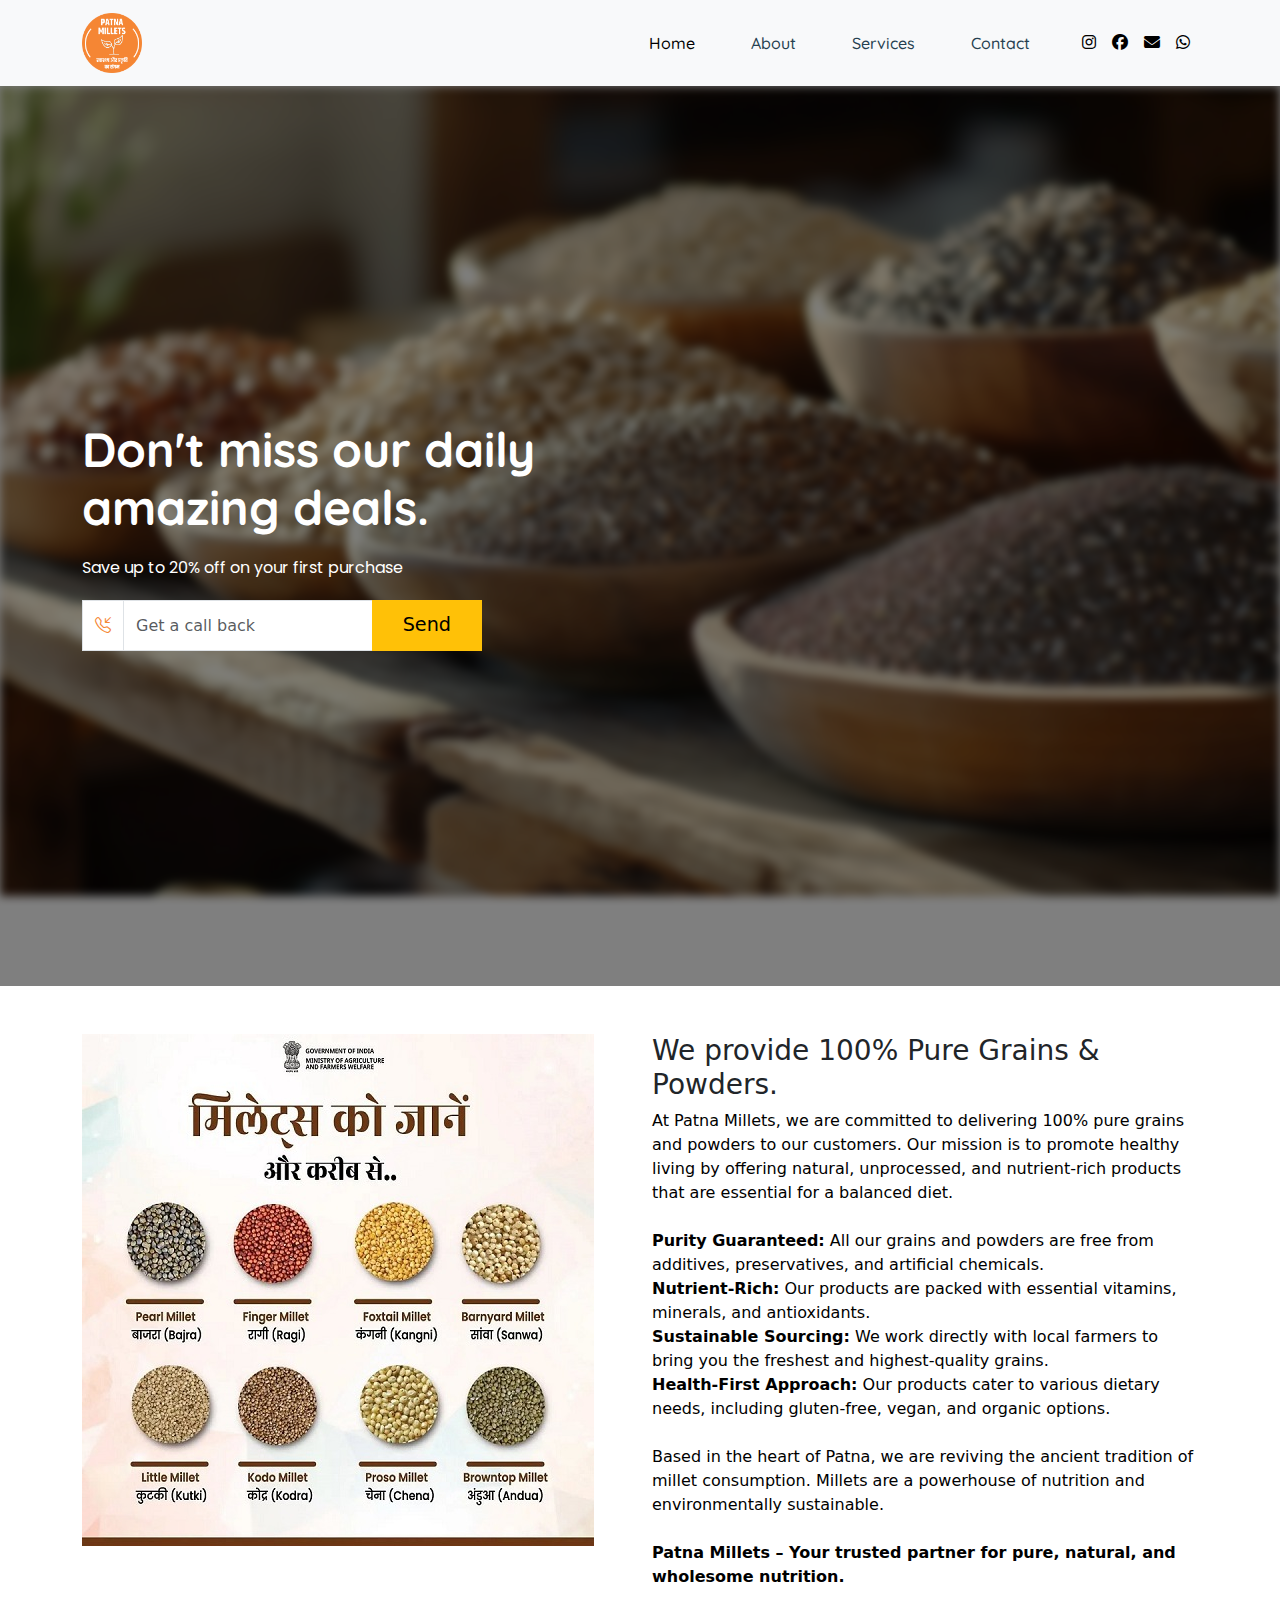
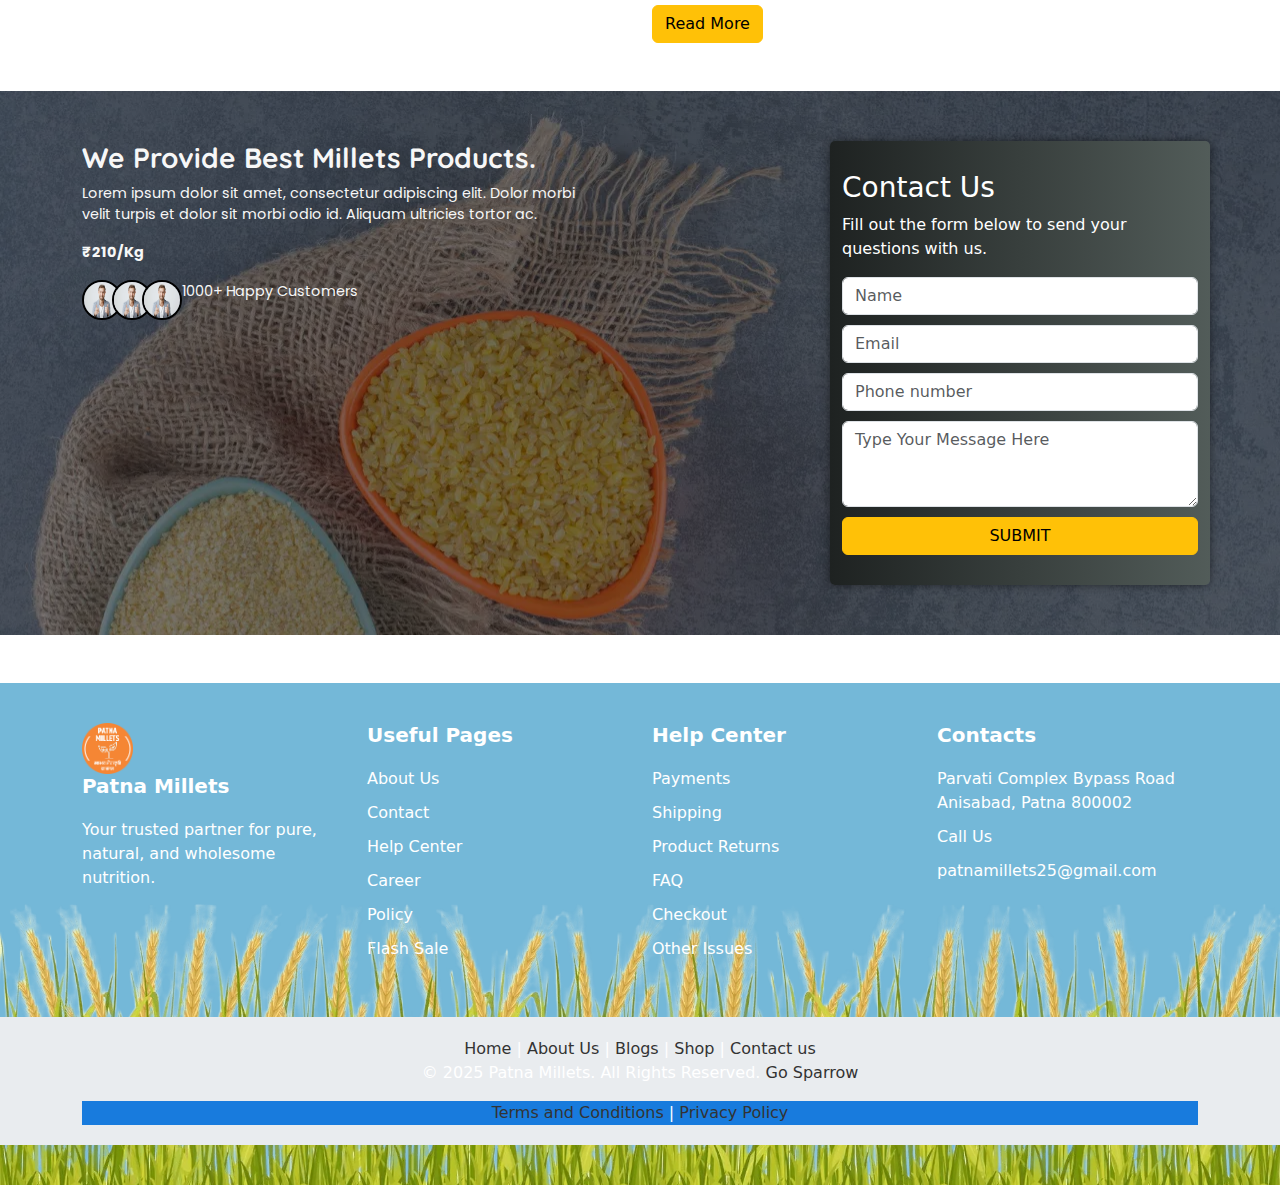
==== index.html @ b9088453 "Initial commit for Patna Millets Project" ====
<!DOCTYPE html>
<html lang="en">

<head>
  <meta charset="UTF-8">
  <meta name="viewport" content="width=device-width, initial-scale=1.0">
  <title>Patna Millets</title>
  <!-- Stylesheets -->
  <link rel="stylesheet" href="style.css">
  <link rel="stylesheet" href="master.css">
  <link rel="stylesheet" href="responsive.css">
  <!-- Favicon -->
  <link rel="icon" href="assets/Patna Milets.png" type="image/png">
  <!-- Bootstrap -->
  <link href="https://cdn.jsdelivr.net/npm/bootstrap@5.3.3/dist/css/bootstrap.min.css" rel="stylesheet">
  <!-- Quicksand Font -->
  <link rel="preconnect" href="https://fonts.googleapis.com">
  <link rel="preconnect" href="https://fonts.gstatic.com" crossorigin>
  <link
    href="https://fonts.googleapis.com/css2?family=Poppins:ital,wght@0,100;0,200;0,300;0,400;0,500;0,600;0,700;0,800;0,900;1,100;1,200;1,300;1,400;1,500;1,600;1,700;1,800;1,900&family=Quicksand:wght@300..700&display=swap"
    rel="stylesheet">
  <!-- AOS Animation -->
  <link href="https://unpkg.com/aos@2.3.1/dist/aos.css" rel="stylesheet" />
  <!-- Font Awesome CDN -->
  <link rel="stylesheet" href="https://cdnjs.cloudflare.com/ajax/libs/font-awesome/6.6.0/css/all.min.css" />
</head>

<body>
  <!-- Navbar -->
  <nav class="navbar navbar-expand-lg bg-light sticky-top nav-main">
    <div class="container nav-container">
      <!-- logo -->
      <a class="navbar-brand" href="index.html"><img src="assets/Patna Milets.png" alt="Logo" /></a>
      <!-- toggle button for mobile view -->
      <button class="navbar-toggler shadow-none border-0" type="button" data-bs-toggle="offcanvas"
        data-bs-target="#offcanvasNavbar" aria-controls="offcanvasNavbar" aria-label="Toggle navigation">
        <span class="navbar-toggler-icon"></span>
      </button>

      <!-- main navbar -->
      <div class="offcanvas offcanvas-end" tabindex="-1" id="offcanvasNavbar" aria-labelledby="offcanvasNavbarLabel">
        <div class="offcanvas-header">
          <h5 class="offcanvas-title" id="offcanvasNavbarLabel">
            <mark>Patna Millets</mark>
          </h5>
          <button type="button" class="btn-close shadow-none border-0" data-bs-dismiss="offcanvas"
            aria-label="Close"></button>
        </div>
        <div class="offcanvas-body">
          <ul class="navbar-nav justify-content-end flex-grow-1 pe-3">
            <li class="nav-item">
              <a class="nav-link active" aria-current="page" href="index.html">Home</a>
            </li>
            <li class="nav-item">
              <a class="nav-link" href="about.html">About</a>
            </li>
            <li class="nav-item">
              <a class="nav-link" href="services.html">Services</a>
            </li>
            <li class="nav-item">
              <a class="nav-link" href="contact.html">Contact</a>
            </li>
          </ul>
        </div>
      </div>
      <!-- social media icons -->
      <div class="d-flex social-nav">
        <a href="https://www.instagram.com/"><i class="fa-brands fa-instagram mx-2"></i></a>
        <a href="https://www.facebook.com/"><i class="fa-brands fa-facebook mx-2"></i></a>
        <a href="mailto:patnamillets25@gmail.com"><i class="fa-solid fa-envelope mx-2"></i></a>
        <a href="https://wa.me/+917061623482"><i class="fa-brands fa-whatsapp mx-2"></i></a>
      </div>
    </div>
  </nav>

  <!-- Hero Section -->
  <section class="hero-section d-flex align-items-center">
    <div class="container text-center">
      <h1>Don't miss our daily <br> amazing deals.</h1>
      <p>Save up to 20% off on your first purchase</p>
      <form class="callback-form text-left">
        <div class="input-group">
          <div class="input-group-prepend">
            <span class="input-group-text"><i class="bi bi-telephone-inbound"
                style="height: 36.8px; align-content: center;"></i></span>
          </div>
          <input type="text" class="form-control" placeholder="Get a call back">
          <div class="input-group-append">
            <button class="btn btn-warning" type="button">Send</button>
          </div>
        </div>
      </form>
    </div>
  </section>

  <!-- About Section -->
  <div class="container mt-5 mb-5">
    <div class="row">
      <div class="col-md-6 col-12 mb-4 mb-md-0">
        <img src="assets/types-of_millets.jpeg" class="img-fluid" alt="">
      </div>
      <div class="col-md-6 col-12">
        <h3>We provide 100% Pure Grains &amp; Powders.</h3>
        <p style="color: black;">
          At Patna Millets, we are committed to delivering 100% pure grains and powders to our customers. Our mission is
          to promote healthy living by offering natural, unprocessed, and nutrient-rich products that are essential for
          a balanced diet. <br><br>

          <strong>Purity Guaranteed:</strong> All our grains and powders are free from additives, preservatives, and
          artificial chemicals.<br>
          <strong>Nutrient-Rich:</strong> Our products are packed with essential vitamins, minerals, and
          antioxidants.<br>
          <strong>Sustainable Sourcing:</strong> We work directly with local farmers to bring you the freshest and
          highest-quality grains.<br>
          <strong>Health-First Approach:</strong> Our products cater to various dietary needs, including gluten-free,
          vegan, and organic options. <br><br>

          Based in the heart of Patna, we are reviving the ancient tradition of millet consumption. Millets are a
          powerhouse of nutrition and environmentally sustainable.<br><br>

          <strong>Patna Millets – Your trusted partner for pure, natural, and wholesome nutrition.</strong>
        </p>

        <a href="about.html" class="btn btn-warning">Read More</a>
      </div>
    </div>
  </div>



  <!-- Promotional Section -->
  <div class="container-fluid mt-5 mb-5 pcontainer">
    <div class="container">
      <div class="row">
        <div class="col-md-8 col-12 text-left pcol">
          <h3>We Provide Best Millets Products.</h3>
          <p>
            Lorem ipsum dolor sit amet, consectetur adipiscing elit. Dolor morbi <br> velit turpis et dolor sit morbi
            odio id.
            Aliquam ultricies tortor ac.
          </p>
          <p class="price">₹210/Kg</p>
          <div class="customer-count">
            <div class="d-flex align-items-center">
              <img src="assets/customer.webp" class="img-fluid rounded-circle" alt="Customer 1">
              <img src="assets/customer.webp" class="img-fluid rounded-circle" alt="Customer 2">
              <img src="assets/customer.webp" class="img-fluid rounded-circle" alt="Customer 3">
              <p>1000+ Happy Customers</p>
            </div>
          </div>
        </div>
        <div class="col-md-4 col-12 form">
          <h3>Contact Us</h3>
          <p>Fill out the form below to send your questions with us.</p>
          <form>
            <div class="form-group">
              <input type="text" class="form-control contact-form" id="name" placeholder="Name">
            </div>
            <div class="form-group">
              <input type="email" class="form-control contact-form" id="email" placeholder="Email">
            </div>
            <div class="form-group">
              <input type="text" class="form-control contact-form" id="phone" placeholder="Phone number">
            </div>
            <div class="form-group">
              <textarea class="form-control contact-form" id="message" rows="3"
                placeholder="Type Your Message Here"></textarea>
            </div>
            <button type="submit" class="btn btn-form btn-warning">SUBMIT</button>
          </form>
        </div>


      </div>
    </div>
  </div>

  <!-- Footer -->
  <footer>
    <div class="container">
      <div class="row">
        <div class="col-md-3">
          <img src="assets/Patna Milets.png" style="height: 51px; width: 51px;" alt="">
          <h5>Patna Millets</h5>
          <p>Your trusted partner for pure, natural, and wholesome nutrition.</p>
        </div>
        <div class="col-md-3">
          <h5>Useful Pages</h5>
          <ul>
            <li><a href="#">About Us</a></li>
            <li><a href="#">Contact</a></li>
            <li><a href="#">Help Center</a></li>
            <li><a href="#">Career</a></li>
            <li><a href="#">Policy</a></li>
            <li><a href="#">Flash Sale</a></li>
          </ul>
        </div>
        <div class="col-md-3">
          <h5>Help Center</h5>
          <ul>
            <li><a href="#">Payments</a></li>
            <li><a href="#">Shipping</a></li>
            <li><a href="#">Product Returns</a></li>
            <li><a href="#">FAQ</a></li>
            <li><a href="#">Checkout</a></li>
            <li><a href="#">Other Issues</a></li>
          </ul>
        </div>
        <div class="col-md-3">
          <h5>Contacts</h5>
          <ul>
            <li><a href="https://www.google.com/maps/place/Patna+Millets/@25.5723303,85.1008629,3a,75y,90t/data=!3m8!1e2!3m6!1sAF1QipNITFKzf7m2Awin8UzIr5bH7vBrjVXulRoKiqNM!2e10!3e12!6shttps:%2F%2Flh5.googleusercontent.com%2Fp%2FAF1QipNITFKzf7m2Awin8UzIr5bH7vBrjVXulRoKiqNM%3Dw86-h114-k-no!7i3024!8i4032!4m11!1m2!2m1!1spatna+millets!3m7!1s0x39f2a9b217a1cbf5:0xa6a0c6632aa64525!8m2!3d25.5723502!4d85.1007612!10e5!15sCg1wYXRuYSBtaWxsZXRzkgERaGVhbHRoX2Zvb2Rfc3RvcmXgAQA!16s%2Fg%2F11w9fdn804?authuser=0&entry=ttu&g_ep=EgoyMDI1MDEyOS4xIKXMDSoASAFQAw%3D%3D">Parvati Complex Bypass Road Anisabad, Patna 800002</a></li>
            <li><a href="tel:+917061623482">Call Us</a></li>
            <li><a href="mailto:patnamillets25@gmail.com">patnamillets25@gmail.com</a></li>
          </ul>
        </div>
      </div>
    </div>
    <div class="footer-bottom">
      <div class="container">
        <div class="row">
          <div class="col-md-12">
            <a href="#">Home</a> |
            <a href="#">About Us</a> |
            <a href="#">Blogs</a> |
            <a href="#">Shop</a> |
            <a href="#">Contact us</a>
            <p>© 2025 Patna Millets. All Rights Reserved. <a href="gosparrow.in">Go Sparrow</a></p>
            <p id="copyright"><a href="#">Terms and Conditions</a> | <a href="#">Privacy Policy</a></p>
          </div>
        </div>
      </div>
    </div>
  </footer>
</body>

<!-- AOS -->
<script src="https://unpkg.com/aos@2.3.1/dist/aos.js"></script>
<script>
  AOS.init({
    duration: 1000,
    offset: 120,
  });
</script>
<!-- AOS End -->

<!-- Bootstrap -->
<script src="https://cdn.jsdelivr.net/npm/@popperjs/core@2.11.8/dist/umd/popper.min.js"></script>
<script src="https://cdn.jsdelivr.net/npm/bootstrap@5.3.3/dist/js/bootstrap.bundle.min.js"></script>
<!-- Javascript -->
<script src="script.js"></script>

</html>
---- style.css ----
/* Bootstrap icons library */
@import url("https://cdn.jsdelivr.net/npm/bootstrap-icons@1.11.3/font/bootstrap-icons.min.css");

/* Shortcuts */
:root {
  /* colors shortcut */
  --primary-color: #F58634;
  --secondary-color: #263F50;
  --tertiary-color: #F7F7F7;
  /* font-family shortcut */
  --primary-font: 'Quicksand', serif;
  --secondary-font: 'Poppins', serif;
}

body {
  margin: 0;
  padding: 0;
  box-sizing: border-box;
  /* Google Fonts */
  font-family: "Quicksand", serif;
}


/**************************************************
        CSS for Nav
**************************************************/
.navbar-nav .nav-link {
  font-family: var(--primary-font);
  color: var(--secondary-color);
  margin: 0 10px;
  padding: 0px;
  font-weight: 500;
}

.fa-brands:hover {
  color: var(--secondary-color)
}

.navbar-brand img {
  height: 40px;
}

.nav-icon {
  margin: 0 5px;
}

.nav-icon img {
  height: 20px;
}

.cart-icon img {
  height: 24px;
}

.nav-container {
  display: flex;
  justify-content: space-between;
  align-items: center;
}

.navbar-nav .nav-link {
  color: var(--secondary-color);
  margin: 0 10px;
}

.navbar-nav .nav-link:hover {
  color: var(--primary-color);
}

.navbar-brand img {
  height: 40px;
}

.nav-icon {
  margin: 0 5px;
}

.nav-icon img {
  height: 20px;
}

.cart-icon img {
  height: 24px;
}

.nav-container {
  display: flex;
  justify-content: space-between;
  align-items: center;
}

.social-nav a {
  color: #000000;
}

/* Hero-Section */
.hero-section {
  position: relative;
  height: 100vh;
  display: flex;
  align-items: center;
  justify-content: center;
  color: white;
  text-align: center;
  overflow: hidden;
  background: rgba(0, 0, 0, 0.5);
  /* Adding a dark overlay */
}

.hero-section::before {
  content: '';
  position: absolute;
  top: 0;
  left: 0;
  width: 100%;
  height: 100%;
  background-image: url('assets/millets.webp');
  /* Replace with your image path */
  height: 90vh;
  background-size: cover;
  background-position: center;
  filter: blur(5px);
  z-index: -1;
}

.hero-section h1 {
  font-family: var(--primary-font);
  font-size: 3rem;
  font-weight: bold;
  text-align: left;
}

.hero-section p {
  font-family: var(--secondary-font);
  font-size: 1rem;
  margin: 20px 0;
  text-align: justify
}

.callback-form .input-group {
  max-width: 400px;
  margin: 20px 20px 0px 0px;
}

.input-group .btn {
  border-radius: 0;
  font-size: 1.2rem;
  padding: 10px 30px;
}

/* Targeting call icon */
.input-group .input-group-text {
  color: #F58634;
  border-radius: 0;
  background-color: #fff;
}

/* Promotional Section */
.pcontainer {
  background: linear-gradient(rgba(0, 0, 0, 0.5), rgba(0, 0, 0, 0.5)),
    url('assets/millets_background.webp');
  padding: 50px;
}

.pcol h3 {
  font-family: var(--primary-font);
  font-weight: 800;
  color: #F7F7F7;
}

.pcol p {
  font-family: var(--secondary-font);
  font-size: 0.9rem;
  color: #F7F7F7;
}

.price {
  font-size: 1.5rem;
  font-weight: bold;
  color: #28a745;
}

.customer-count img {
  width: 40px;
  height: 40px;
  margin-right: -10px;
  /* Adjust this value as needed for the desired overlap */
  border: 2px solid black;
}

.customer-count p {
  margin-left: 10px;
  font-family: var(--secondary-font);
}

.form {
  width: 100%;
  padding: 30px;
  border-radius: 5px;
  background: linear-gradient(to right, #1E2221, #525C59);
  box-shadow: 0 0 10px rgba(0, 0, 0, 0.5);
}

.contact-form {
  margin-bottom: 10px;
  width: 100%;
  /* Ensures full width of form fields */
  border-radius: 0;
}

.form h3,
.form p {
  color: #fff;
}

.btn-form {
  width: 100%;
  padding: 10px;
  border: 0;
  color: #fff;
  border-radius: 50px;
}

/* .form-group input, .form-group textarea {
  background-color: rgba(255, 0, 0, 0) ;
  color: #fff;
} */

/* Footer Section */
footer {
  background-image: url('assets/wheat-field-seamless-border-vector-background-high-growth-cereal-crops-rye-is-dense-tall-grass-b-min.webp');
  /* Replace with your background image path */
  background-size: cover;
  background-position: center;
  padding: 40px 0;
  color: #fff;
  /* Adjust text color for better visibility on the background image */
  background-color: #3c9cc9b6;
  padding: 40px 0;
  color: #fff;
}

footer h5 {
  font-weight: bold;
  margin-bottom: 20px;
  color: #fff;
}

footer ul {
  list-style: none;
  padding: 0;
}

footer ul li {
  margin-bottom: 10px;
}

footer ul li a {
  color: #fff;
  text-decoration: none;
}

footer ul li a:hover {
  text-decoration: underline;
}

.footer-bottom {
  background-color: #e9ecef;
  padding: 20px 0;
  text-align: center;
  margin-top: 40px;
}

.footer-bottom a {
  color: #333;
  text-decoration: none;
}

.footer-bottom a:hover {
  text-decoration: underline;
}

.footer-bottom #copyright {
  margin-bottom: 0;
  padding: 0;
  background-color: #187bdd;
}
---- responsive.css ----
/* Tablet styles (min-width: 768px) */
@media (min-width: 768px) {
  .navbar-nav .nav-link {
    margin: 0 15px;
  }

  .navbar-brand img {
    height: 50px;
  }

}

/* Desktop styles (min-width: 992px) */
@media (min-width: 992px) {
  .navbar-nav .nav-link {
    margin: 0 20px;
  }

  .navbar-brand img {
    height: 60px;
  }

  .carousel-img {
    height: 600px;
    /* Adjust as needed */
  }
}
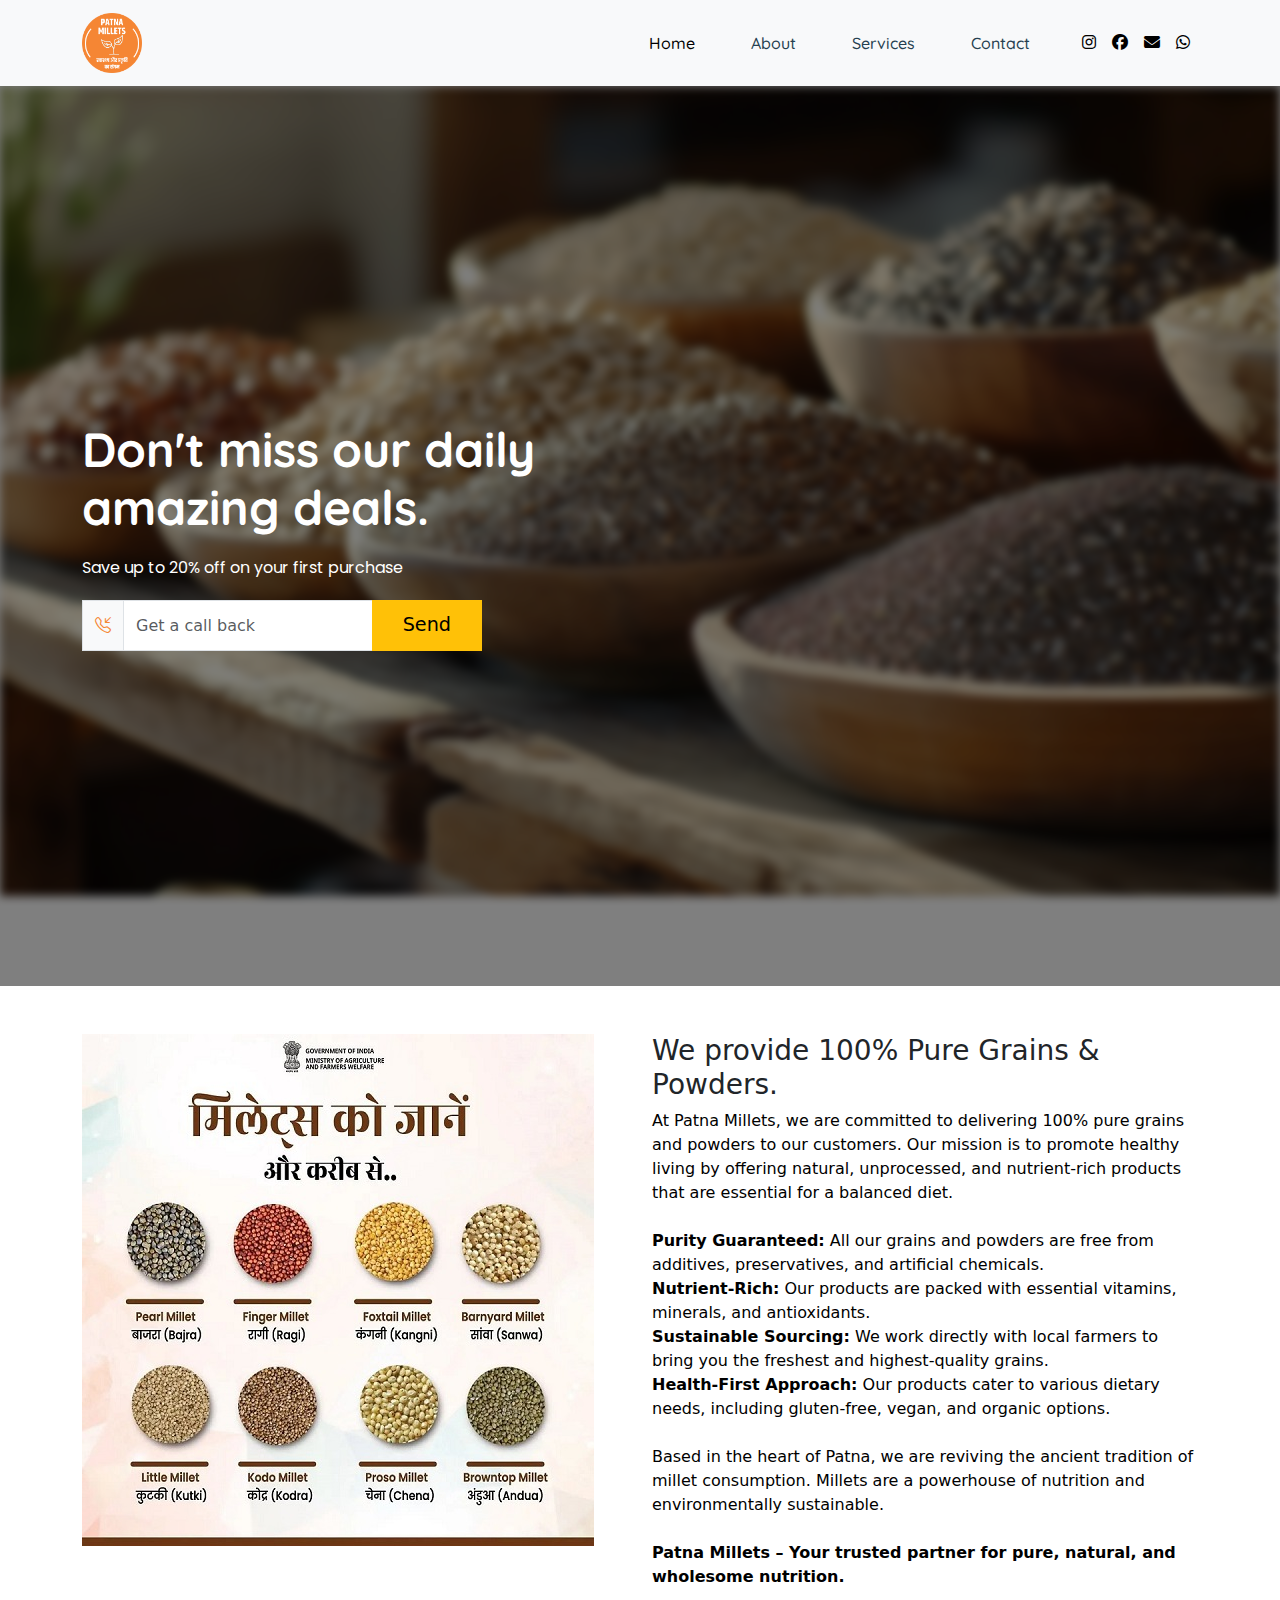
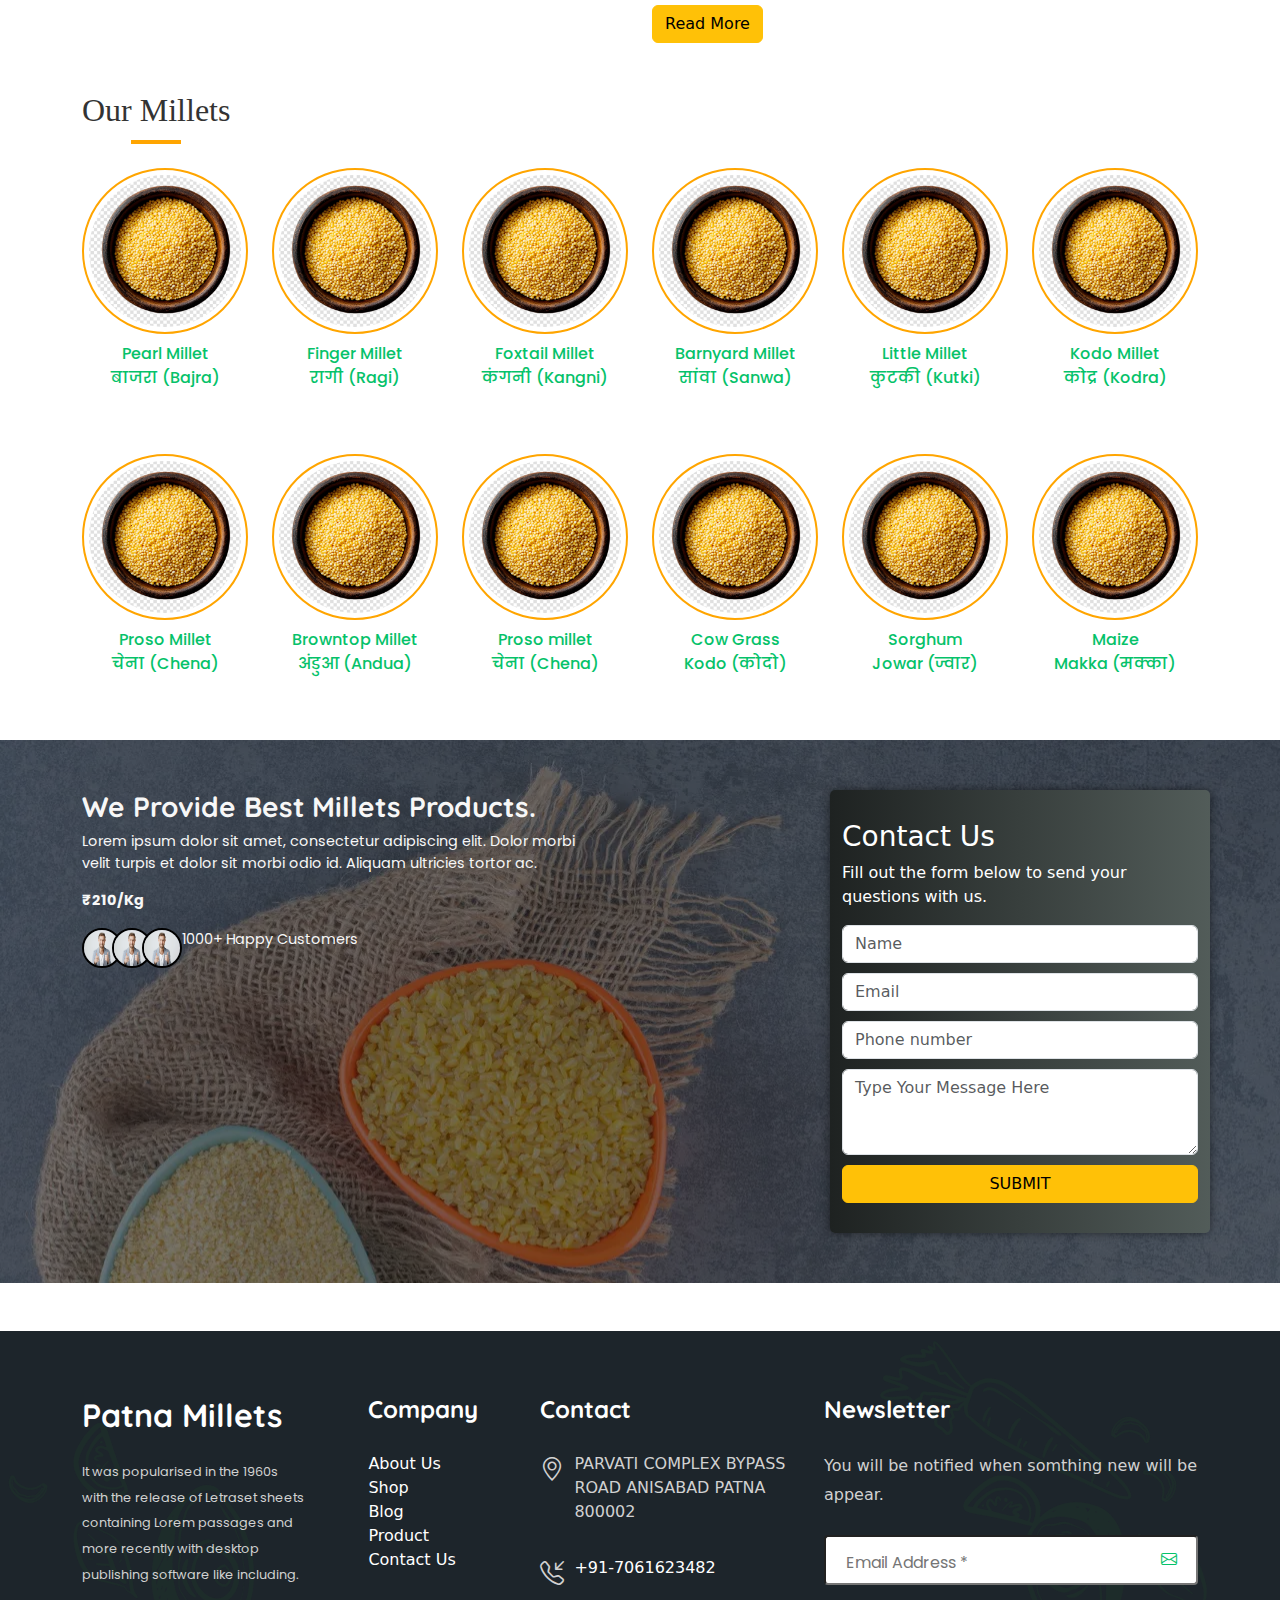
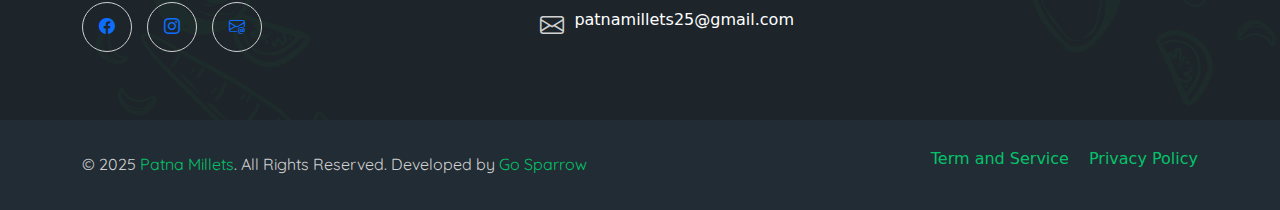
==== commit 17b027d4: "changes in footer and some sections" ====
--- a/index.html
+++ b/index.html
@@ -126,7 +126,95 @@
     </div>
   </div>
 
-
+  <!-- 
+    - # Millets Section
+  -->
+
+  <!-- 1st row -->
+  <div class="container my-5">
+    <h2 class="text-center mb-4">Our Millets</h2>
+    <div class="row justify-content-center gy-4">
+      <div class="col-6 col-sm-4 col-md-2 text-center">
+        <div class="millet-item">
+          <img src="assets/bajra.webp" alt="Bajra" class="img-fluid rounded-circle">
+          <p class="mt-2">Pearl Millet <br> बाजरा (Bajra) </p>
+        </div>
+      </div>
+      <div class="col-6 col-sm-4 col-md-2 text-center">
+        <div class="millet-item">
+          <img src="assets/bajra.webp" alt="Millet 2" class="img-fluid rounded-circle">
+          <p class="mt-2">Finger Millet <br> रागी (Ragi) </p>
+        </div>
+      </div>
+      <div class="col-6 col-sm-4 col-md-2 text-center">
+        <div class="millet-item">
+          <img src="assets/bajra.webp" alt="Millet 3" class="img-fluid rounded-circle">
+          <p class="mt-2">Foxtail Millet <br> कंगनी (Kangni) </p>
+        </div>
+      </div>
+      <div class="col-6 col-sm-4 col-md-2 text-center">
+        <div class="millet-item">
+          <img src="assets/bajra.webp" alt="Millet 4" class="img-fluid rounded-circle">
+          <p class="mt-2">Barnyard Millet <br> सांवा (Sanwa)</p>
+        </div>
+      </div>
+      <div class="col-6 col-sm-4 col-md-2 text-center">
+        <div class="millet-item">
+          <img src="assets/bajra.webp" alt="Millet 5" class="img-fluid rounded-circle">
+          <p class="mt-2">Little Millet <br> कुटकी (Kutki) </p>
+        </div>
+      </div>
+      <div class="col-6 col-sm-4 col-md-2 text-center">
+        <div class="millet-item">
+          <img src="assets/bajra.webp" alt="Millet 6" class="img-fluid rounded-circle">
+          <p class="mt-2">Kodo Millet <br> कोद्र (Kodra) </p>
+        </div>
+      </div>
+    </div>
+  </div>
+
+  <!-- 2nd Row -->
+  <div class="container my-5">
+    <!-- <h2 class="text-center mb-4">Our Millets</h2> -->
+    <div class="row justify-content-center gy-4">
+      <div class="col-6 col-sm-4 col-md-2 text-center">
+        <div class="millet-item">
+          <img src="assets/bajra.webp" alt="Bajra" class="img-fluid rounded-circle">
+          <p class="mt-2">Proso Millet <br> चेना (Chena)</p>
+        </div>
+      </div>
+      <div class="col-6 col-sm-4 col-md-2 text-center">
+        <div class="millet-item">
+          <img src="assets/bajra.webp" alt="Millet 2" class="img-fluid rounded-circle">
+          <p class="mt-2">Browntop Millet <br> अंडुआ (Andua)</p>
+        </div>
+      </div>
+      <div class="col-6 col-sm-4 col-md-2 text-center">
+        <div class="millet-item">
+          <img src="assets/bajra.webp" alt="Millet 3" class="img-fluid rounded-circle">
+          <p class="mt-2">Proso millet <br> चेना (Chena)</p>
+        </div>
+      </div>
+      <div class="col-6 col-sm-4 col-md-2 text-center">
+        <div class="millet-item">
+          <img src="assets/bajra.webp" alt="Millet 4" class="img-fluid rounded-circle">
+          <p class="mt-2">Cow Grass <br> Kodo (कोदो)</p>
+        </div>
+      </div>
+      <div class="col-6 col-sm-4 col-md-2 text-center">
+        <div class="millet-item">
+          <img src="assets/bajra.webp" alt="Millet 5" class="img-fluid rounded-circle">
+          <p class="mt-2">Sorghum <br> Jowar (ज्वार)</p>
+        </div>
+      </div>
+      <div class="col-6 col-sm-4 col-md-2 text-center">
+        <div class="millet-item">
+          <img src="assets/bajra.webp" alt="Millet 6" class="img-fluid rounded-circle">
+          <p class="mt-2">Maize <br> Makka (मक्का)</p>
+        </div>
+      </div>
+    </div>
+  </div>
 
   <!-- Promotional Section -->
   <div class="container-fluid mt-5 mb-5 pcontainer">
@@ -175,63 +263,153 @@
     </div>
   </div>
 
-  <!-- Footer -->
-  <footer>
-    <div class="container">
-      <div class="row">
-        <div class="col-md-3">
-          <img src="assets/Patna Milets.png" style="height: 51px; width: 51px;" alt="">
-          <h5>Patna Millets</h5>
-          <p>Your trusted partner for pure, natural, and wholesome nutrition.</p>
-        </div>
-        <div class="col-md-3">
-          <h5>Useful Pages</h5>
-          <ul>
-            <li><a href="#">About Us</a></li>
-            <li><a href="#">Contact</a></li>
-            <li><a href="#">Help Center</a></li>
-            <li><a href="#">Career</a></li>
-            <li><a href="#">Policy</a></li>
-            <li><a href="#">Flash Sale</a></li>
-          </ul>
-        </div>
-        <div class="col-md-3">
-          <h5>Help Center</h5>
-          <ul>
-            <li><a href="#">Payments</a></li>
-            <li><a href="#">Shipping</a></li>
-            <li><a href="#">Product Returns</a></li>
-            <li><a href="#">FAQ</a></li>
-            <li><a href="#">Checkout</a></li>
-            <li><a href="#">Other Issues</a></li>
-          </ul>
-        </div>
-        <div class="col-md-3">
-          <h5>Contacts</h5>
-          <ul>
-            <li><a href="https://www.google.com/maps/place/Patna+Millets/@25.5723303,85.1008629,3a,75y,90t/data=!3m8!1e2!3m6!1sAF1QipNITFKzf7m2Awin8UzIr5bH7vBrjVXulRoKiqNM!2e10!3e12!6shttps:%2F%2Flh5.googleusercontent.com%2Fp%2FAF1QipNITFKzf7m2Awin8UzIr5bH7vBrjVXulRoKiqNM%3Dw86-h114-k-no!7i3024!8i4032!4m11!1m2!2m1!1spatna+millets!3m7!1s0x39f2a9b217a1cbf5:0xa6a0c6632aa64525!8m2!3d25.5723502!4d85.1007612!10e5!15sCg1wYXRuYSBtaWxsZXRzkgERaGVhbHRoX2Zvb2Rfc3RvcmXgAQA!16s%2Fg%2F11w9fdn804?authuser=0&entry=ttu&g_ep=EgoyMDI1MDEyOS4xIKXMDSoASAFQAw%3D%3D">Parvati Complex Bypass Road Anisabad, Patna 800002</a></li>
-            <li><a href="tel:+917061623482">Call Us</a></li>
-            <li><a href="mailto:patnamillets25@gmail.com">patnamillets25@gmail.com</a></li>
-          </ul>
-        </div>
-      </div>
-    </div>
+  <!-- 
+    - #FOOTER
+  -->
+
+  <footer class="footer">
+
+    <div class="footer-top">
+      <div class="container">
+
+        <div class="footer-brand">
+
+          <a href="assets/Patna Milets.png" class="logo">Patna <span class="span">Millets</span></a>
+
+          <p class="footer-text">
+            It was popularised in the 1960s with the release of Letraset sheets containing Lorem passages and more
+            recently with
+            desktop publishing software like including.
+          </p>
+
+          <div class="social-list">
+
+            <div class="social-link">
+              <a href="#">
+                <i class="bi bi-facebook"></i>
+              </a>
+            </div>
+
+            <div class="social-link">
+              <a href="#">
+                <i class="bi bi-instagram"></i>
+              </a>
+            </div>
+
+            <div class="social-link">
+              <a href="#">
+                <i class="bi bi-envelope-at"></i>
+              </a>
+            </div>
+
+          </div>
+
+        </div>
+
+        <ul class="footer-list">
+
+          <li>
+            <p class="footer-list-title">Company</p>
+          </li>
+
+          <li>
+            <a href="./about.html" class="footer-link">About Us</a>
+          </li>
+
+          <li>
+            <a href="./shop.html" class="footer-link">Shop</a>
+          </li>
+
+          <li>
+            <a href="./blog.html" class="footer-link">Blog</a>
+          </li>
+
+          <li>
+            <a href="./shop.html" class="footer-link">Product</a>
+          </li>
+
+          <li>
+            <a href="./contact.html" class="footer-link">Contact Us</a>
+          </li>
+
+        </ul>
+
+        <ul class="footer-list">
+
+          <li>
+            <p class="footer-list-title">Contact</p>
+          </li>
+          <li class="footer-item">
+            <div class="contact-icon">
+              <i class="bi bi-geo-alt"></i>
+            </div>
+            <address class="contact-link">
+              PARVATI COMPLEX BYPASS ROAD ANISABAD PATNA 800002
+            </address>
+          </li>
+
+          <li class="footer-item">
+            <div class="contact-icon">
+              <i class="bi bi-telephone-inbound"></i>
+            </div>
+            <a href="tel:+91-7061623482" class="contact-link">+91-7061623482</a>
+          </li>
+
+          <li class="footer-item">
+            <div class="contact-icon">
+              <i class="bi bi-envelope"></i>
+            </div>
+
+            <a href="mailto:patnamillets25@gmail.com" class="contact-link">patnamillets25@gmail.com</a>
+          </li>
+
+        </ul>
+
+        <div class="footer-list">
+
+          <p class="footer-list-title">Newsletter</p>
+
+          <p class="newsletter-text">
+            You will be notified when somthing new will be appear.
+          </p>
+
+          <form action="" class="footer-form">
+            <input type="email" name="email" placeholder="Email Address *" required class="footer-input">
+            <button type="submit" class="footer-form-btn" aria-label="Submit">
+              <i class="bi bi-envelope"></i>
+            </button>
+          </form>
+
+        </div>
+
+      </div>
+    </div>
+
     <div class="footer-bottom">
       <div class="container">
-        <div class="row">
-          <div class="col-md-12">
-            <a href="#">Home</a> |
-            <a href="#">About Us</a> |
-            <a href="#">Blogs</a> |
-            <a href="#">Shop</a> |
-            <a href="#">Contact us</a>
-            <p>© 2025 Patna Millets. All Rights Reserved. <a href="gosparrow.in">Go Sparrow</a></p>
-            <p id="copyright"><a href="#">Terms and Conditions</a> | <a href="#">Privacy Policy</a></p>
-          </div>
-        </div>
-      </div>
-    </div>
+
+        <p class="copyright">
+          &copy; 2025 <a href="#" class="copyright-link">Patna Millets</a>. All Rights Reserved. Developed by <a
+            href="#" class="copyright-link">Go Sparrow</a>
+        </p>
+
+        <ul class="footer-bottom-list">
+
+          <li>
+            <a href="#" class="footer-bottom-link">Term and Service</a>
+          </li>
+
+          <li>
+            <a href="#" class="footer-bottom-link">Privacy Policy</a>
+          </li>
+
+        </ul>
+
+      </div>
+    </div>
+
   </footer>
+
 </body>
 
 <!-- AOS -->
--- a/style.css
+++ b/style.css
@@ -7,9 +7,89 @@
   --primary-color: #F58634;
   --secondary-color: #263F50;
   --tertiary-color: #F7F7F7;
-  /* font-family shortcut */
+  /* colors taken from: https://github.dev/codewithsadee/organica */
+  --battleship-gray: hsl(0, 0%, 53%);
+  --shamrock-green: hsl(152, 95%, 31%);
+  --russian-violet: hsl(245, 97%, 13%);
+  --yellow-orange: hsl(36, 100%, 50%);
+  --green-pigment: hsl(152, 95%, 33%);
+  --roman-silver: hsl(223, 6%, 55%);
+  --sonic-silver: hsl(0, 0%, 45%);
+  --eerie-black: hsl(210, 11%, 15%);
+  --space-cadet: hsl(222, 36%, 22%);
+  --light-gray: hsl(0, 0%, 82%);
+  --mint-cream: hsl(96, 36%, 95%);
+  --gunmetal-1: hsl(207, 21%, 17%);
+  --gunmetal-2: hsl(206, 21%, 15%);
+  --black_90: hsla(0, 0%, 0%, 0.9);
+  --black_50: hsla(0, 0%, 0%, 0.5);
+  --black_25: hsla(0, 0%, 0%, 0.25);
+  --white_50: hsla(0, 0%, 100%, 0.50);
+  --white_25: hsla(0, 0%, 100%, 0.25);
+  --white_10: hsla(0, 0%, 100%, 0.1);
+  --platinum: hsl(0, 0%, 92%);
+  --cultured: hsl(0, 0%, 94%);
+  --emerald: hsl(152, 95%, 39%);
+  --emerald_70: hsla(152, 95%, 39%, 0.7);
+  --white: hsl(0, 0%, 100%);
+  --black: hsl(0, 0%, 0%);
+  --onyx: hsl(0, 0%, 27%);
+  --jet: hsl(0, 0%, 20%);
+  --russian-violet_65: hsla(245, 97%, 13%, 0.65);
+  --rhythm: hsl(220, 17%, 49%);
+  --spanish-gray: hsl(156, 3%, 61%);
+  --charleston-green: hsl(206, 20%, 14%);
+  /* typography */
   --primary-font: 'Quicksand', serif;
   --secondary-font: 'Poppins', serif;
+
+  --ff-playfair-display: 'Playfair Display', serif;
+  --ff-roboto: 'Roboto', sans-serif;
+
+  --fs-1: 3rem;
+  --fs-2: 2.4rem;
+  --fs-3: 2rem;
+  --fs-4: 1.8rem;
+  --fs-5: 1.7rem;
+  --fs-6: 1.5rem;
+  --fs-7: 1.4rem;
+  --fs-8: 1.3rem;
+  --fs-9: 1rem;
+
+  --fw-400: 400;
+  --fw-500: 500;
+  --fw-600: 600;
+  --fw-700: 700;
+
+  /**
+   * spacing
+   */
+
+  --section-padding: 80px;
+
+  /**
+   * radius
+   */
+
+  --radius-4: 4px;
+  --radius-6: 6px;
+
+  /**
+   * shadow
+   */
+
+  --shadow-1: 0 12px 25px -8px hsla(0, 0%, 0%, 0.2);
+  --shadow-2: -12px 0 25px -8px hsla(0, 0%, 0%, 0.2);
+  --shadow-3: 12px 0 25px -8px hsla(0, 0%, 0%, 0.2);
+
+  /**
+   * transition
+   */
+
+  --transition-1: 0.05s ease;
+  --transition-2: 0.25s ease;
+  --cubic-in: cubic-bezier(0.51, 0.03, 0.64, 0.28);
+  --cubic-out: cubic-bezier(0.33, 0.85, 0.4, 0.96);
 }
 
 body {
@@ -152,7 +232,6 @@
 .input-group .input-group-text {
   color: #F58634;
   border-radius: 0;
-  background-color: #fff;
 }
 
 /* Promotional Section */
@@ -226,62 +305,259 @@
   color: #fff;
 } */
 
-/* Footer Section */
-footer {
-  background-image: url('assets/wheat-field-seamless-border-vector-background-high-growth-cereal-crops-rye-is-dense-tall-grass-b-min.webp');
-  /* Replace with your background image path */
-  background-size: cover;
-  background-position: center;
-  padding: 40px 0;
+/*-----------------------------------*\
+  #FOOTER
+\*-----------------------------------*/
+
+.footer {
+  background-image: url("assets/hero-left-bg.png"), url("assets/hero-right-bg.png");
+  background-color: var(--charleston-green);
+  background-repeat: no-repeat, no-repeat;
+  background-position: bottom left, top right;
+  color: var(--light-gray);
+  overflow: hidden;
+}
+
+.footer-top {
+  padding-block: 60px;
+}
+
+.footer-top .container {
+  display: grid;
+  gap: 60px;
+}
+
+.footer .logo {
+  font-family: var(--primary-font);
+  font-size: 2rem;
+  text-decoration: none;
   color: #fff;
-  /* Adjust text color for better visibility on the background image */
-  background-color: #3c9cc9b6;
-  padding: 40px 0;
-  color: #fff;
-}
-
-footer h5 {
-  font-weight: bold;
-  margin-bottom: 20px;
-  color: #fff;
-}
-
-footer ul {
+  font-weight: 700;
+}
+
+.footer-text {
+  line-height: 2;
+  margin-block: 20px 15px;
+  font-family: var(--secondary-font);
+  font-size: 0.8rem;
+}
+
+.social-list {
+  display: flex;
+  gap: 15px;
   list-style: none;
+}
+
+.social-link {
+  width: 50px;
+  height: 50px;
+  border: 1px solid;
+  border-radius: 50%;
+  display: flex;
+  align-items: center;
+  justify-content: center;
+  transition: var(--transition-1);
+}
+
+.social-link:is(:hover, :focus) {
+  color: var(--emerald);
+}
+
+.footer-list {
+  list-style: none;
+}
+
+.footer-list li a {
+  color: var(--white);
+  text-decoration: none;
+  transition: var(--transition-1);
+}
+
+.footer-list-title {
+  list-style: none;
+  color: var(--white);
+  font-family: var(--primary-font);
+  font-size: var(--fs-6);
+  font-weight: var(--fw-700);
+  margin-block-end: 25px;
+}
+
+.footer-link {
+  font-size: var(--fs-9);
+  text-decoration: none;
+  list-style: none;
+  transition: var(--transition-1);
+  gap: 10px;
+}
+
+.contact-link address {
+  color: red;
+}
+
+.footer-link:is(:hover, :focus) {
+  color: var(--emerald);
+}
+
+.footer-item {
+  display: flex;
+  gap: 10px;
   padding: 0;
-}
-
-footer ul li {
-  margin-bottom: 10px;
-}
-
-footer ul li a {
-  color: #fff;
+  margin: 0;
+}
+
+.footer-item address {
+  font-size: var(--fs-9);
+}
+
+.footer-item:not(:last-child) {
+  margin-block-end: 16px;
+}
+
+.footer-item .contact-icon {
+  font-size: 1.5rem;
+  align-items: center;
+}
+
+.footer-top .newsletter-text {
+  line-height: 1.8;
+  margin-block-end: 25px;
+}
+
+.footer-form {
+  position: relative;
+}
+
+.footer-form ::placeholder {
+  font-family: var(--secondary-font);
+  font-size: var(--fs-9);
+}
+
+.footer-input {
+  background-color: var(--white);
+  color: var(--tertiary-color);
+  font-size: var(--fs-6);
+  padding: 16px 20px;
+  padding-inline-end: 50px;
+  border-radius: var(--radius-4);
+  height: 50px;
+}
+
+.footer-form-btn {
+  position: absolute;
+  top: 50%;
+  right: 15px;
+  transform: translateY(-50%);
+  color: var(--emerald);
+  background-color: #fff;
+  border: none;
+  font-size: 1rem;
+}
+
+.footer-bottom {
+  background-color: var(--gunmetal-1);
+  padding-block: 20px;
+  font-size: var(--fs-7);
+}
+
+.copyright {
+  font-family: var(--primary-font);
+  font-size: var(--fs-9);
+  text-align: center;
+  line-height: 1.7;
+  margin-block-end: 10px;
+}
+
+.copyright-link {
   text-decoration: none;
-}
-
-footer ul li a:hover {
-  text-decoration: underline;
-}
-
-.footer-bottom {
-  background-color: #e9ecef;
-  padding: 20px 0;
-  text-align: center;
-  margin-top: 40px;
-}
-
-.footer-bottom a {
+  display: inline-block;
+  color: var(--emerald);
+}
+
+.footer-bottom-list {
+  list-style: none;
+  text-decoration: none;
+}
+
+.footer-bottom-link {
+  text-decoration: none;
+  font-size: var(--fs-9);
+  color: var(--emerald);
+}
+
+.footer-bottom-list {
+  display: flex;
+  justify-content: center;
+  gap: 20px;
+}
+
+.footer-top .container {
+  grid-template-columns: 1fr 1fr;
+}
+
+.footer-top .container {
+  grid-template-columns: 1.3fr 0.6fr 1fr 1fr;
+  gap: 30px;
+}
+
+.footer-bottom .container {
+  display: flex;
+  justify-content: space-between;
+  align-items: center;
+}
+
+.copyright {
+  margin-block-end: 0;
+}
+
+/* Millets Section */
+.millet-item {
+  transition: transform 0.3s ease, box-shadow 0.3s ease;
+}
+
+.millet-item:hover {
+  transform: scale(1.1);
+  box-shadow: 0 10px 20px rgba(0, 0, 0, 0.15);
+}
+
+.millet-item img {
+  border: 2px solid #ffa500;
+  /* Organic orange border */
+  padding: 5px;
+  background-color: #fff;
+}
+
+.millet-item p {
+  font-family: var(--secondary-font);
+  /* Use a clean, organic font */
+  font-size: 1rem;
+  font-weight: var(--fw-500);
+  color: var(--emerald);
+  /* Neutral color */
+  margin-top: 10px;
+}
+
+.millet-item p:hover {
+  color: #ffa500;
+  /* Highlight text on hover */
+}
+
+.container h2 {
+  font-family: "Baskervville", serif;
+  /* Classic serif font for heading */
   color: #333;
-  text-decoration: none;
-}
-
-.footer-bottom a:hover {
-  text-decoration: underline;
-}
-
-.footer-bottom #copyright {
-  margin-bottom: 0;
-  padding: 0;
-  background-color: #187bdd;
+  /* Dark neutral tone for contrast */
+  text-transform: capitalize;
+  font-size: 2rem;
+  position: relative;
+  display: inline-block;
+  margin-bottom: 1rem;
+}
+
+.container h2::after {
+  content: "";
+  display: block;
+  width: 50px;
+  height: 4px;
+  background-color: #ffa500;
+  margin: 10px auto 0;
 }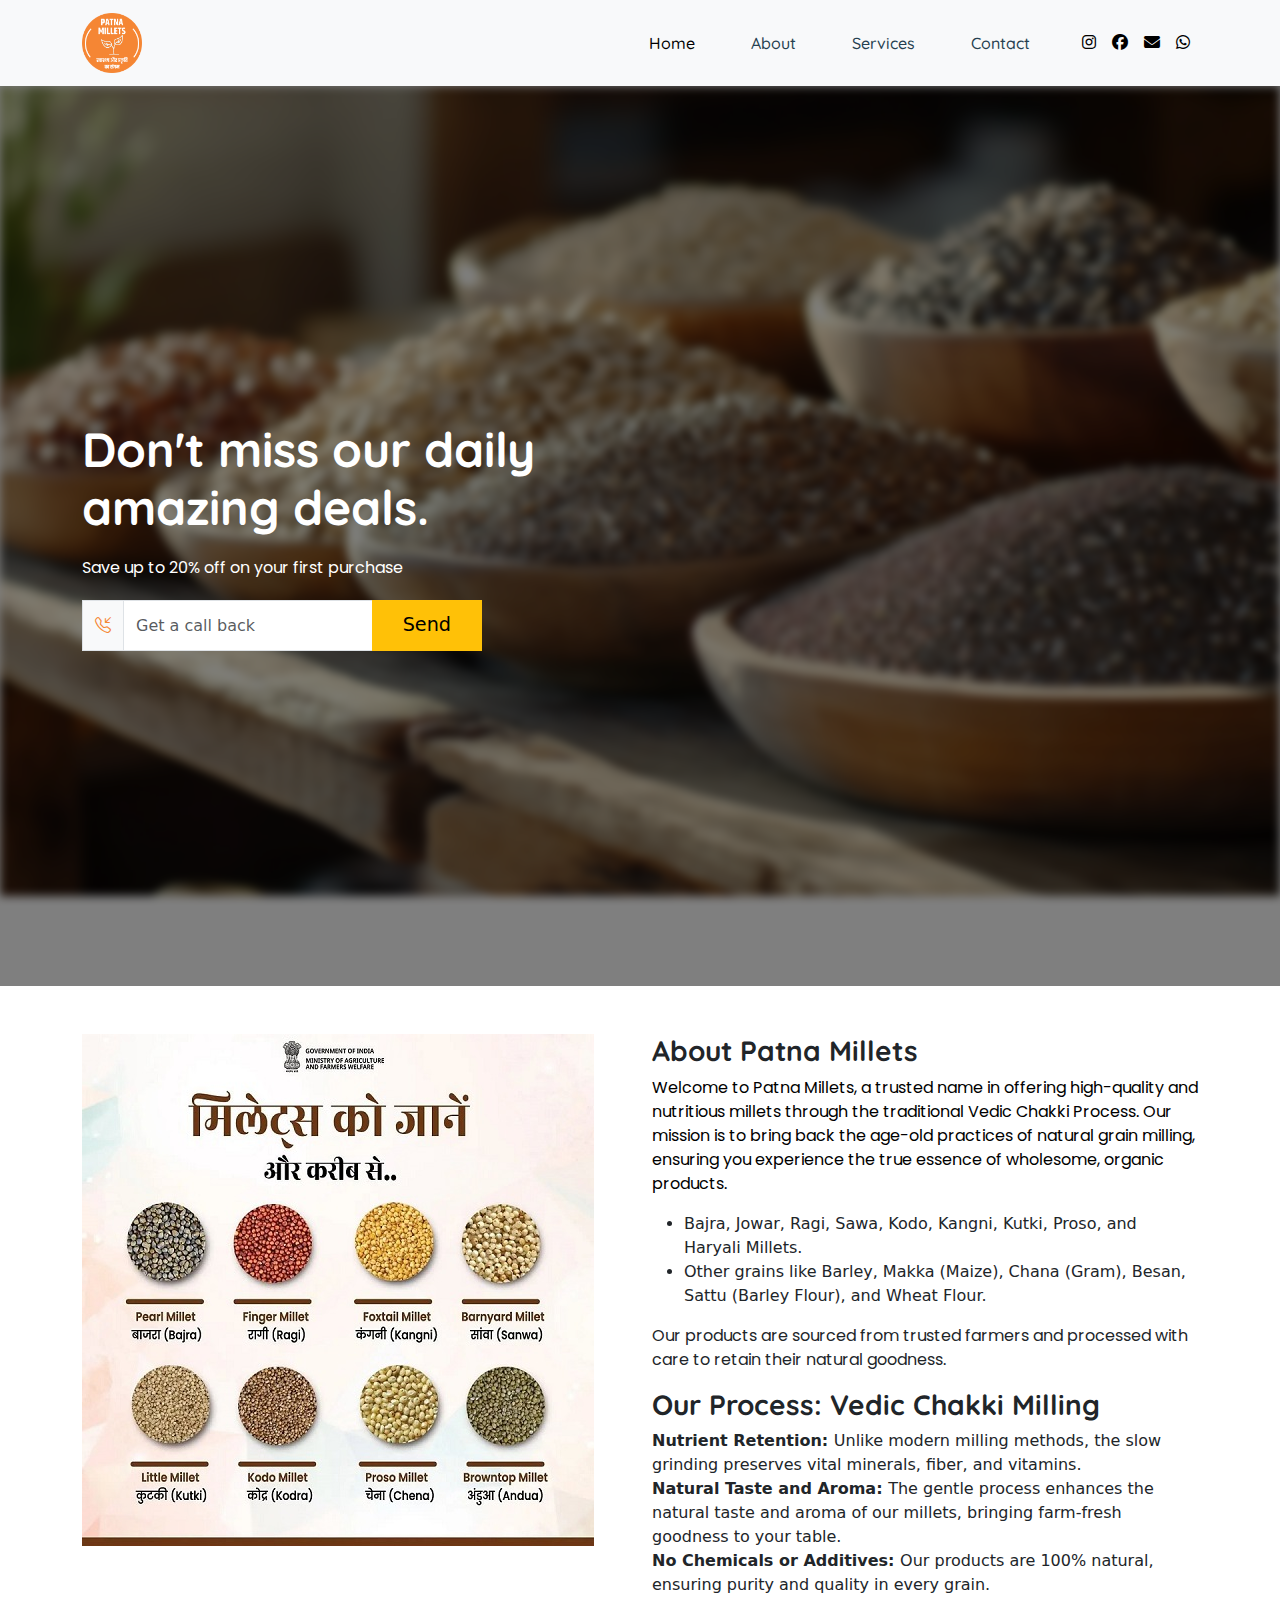
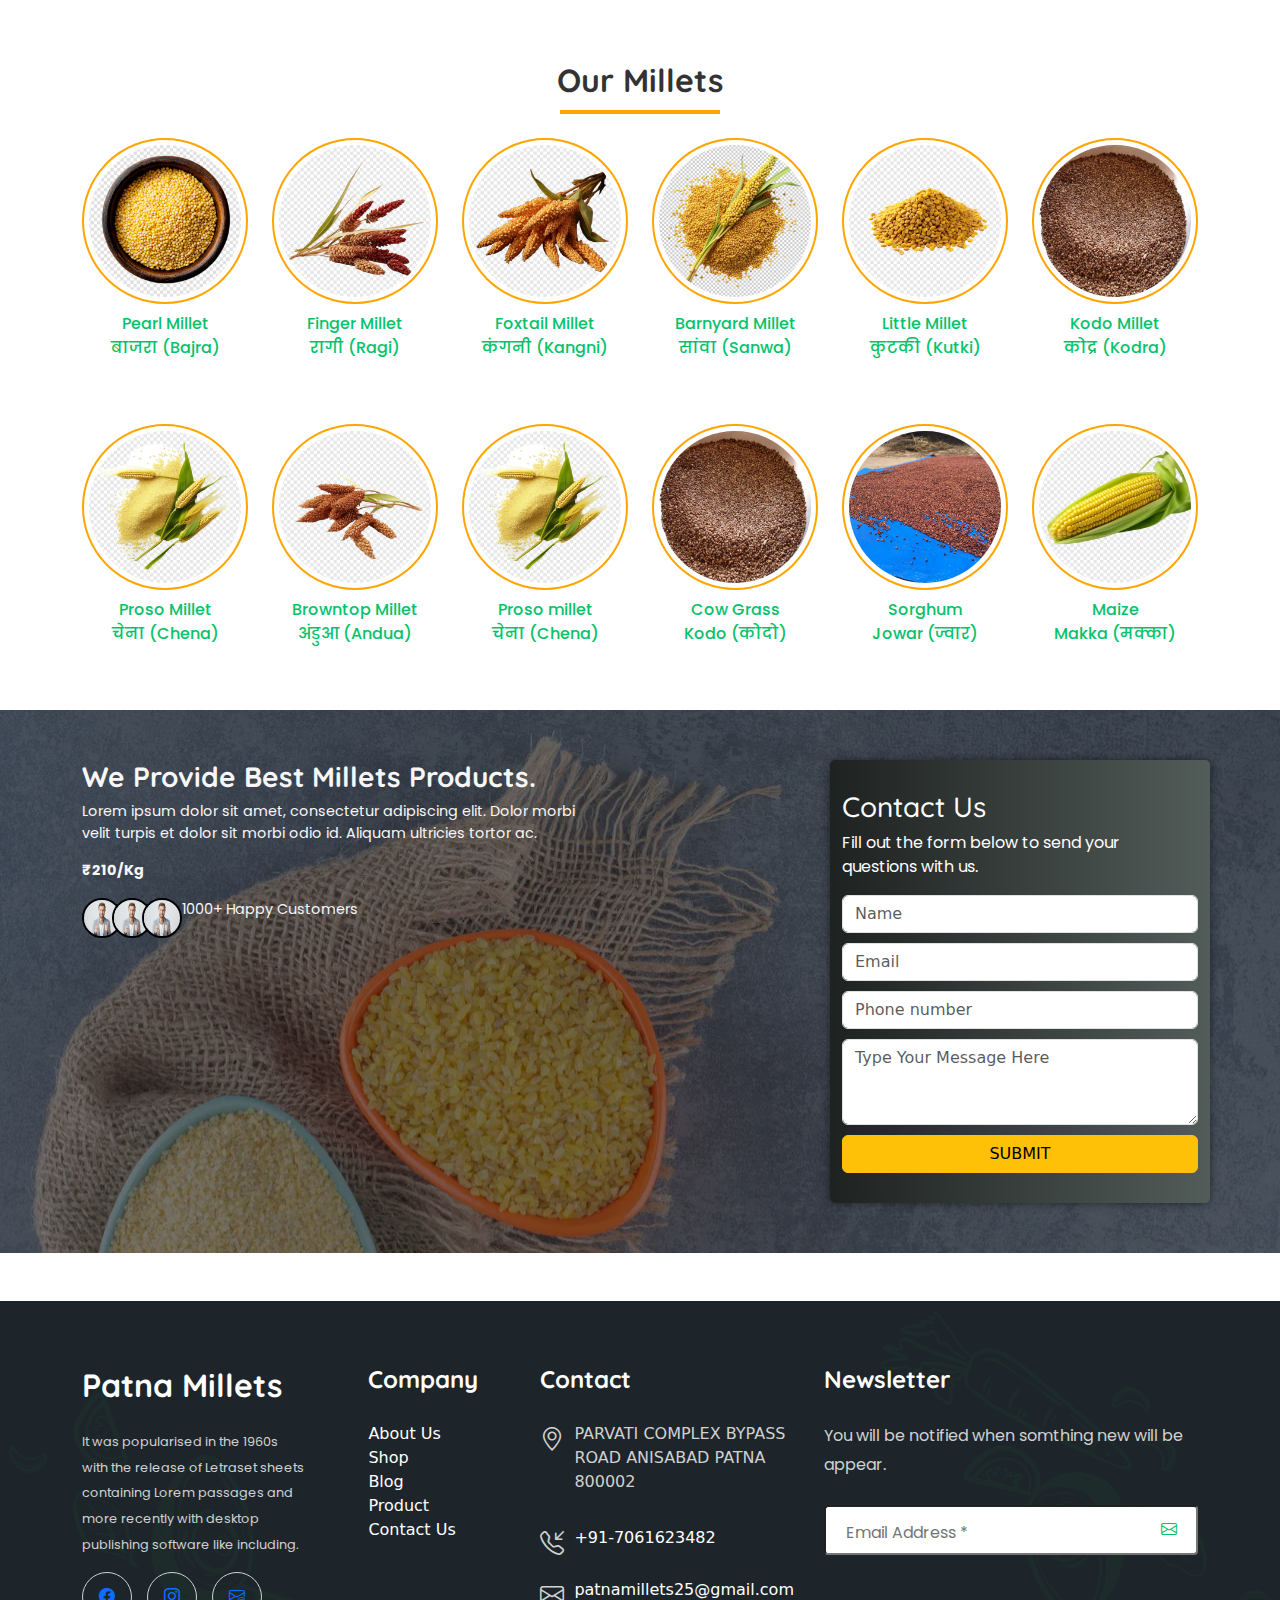
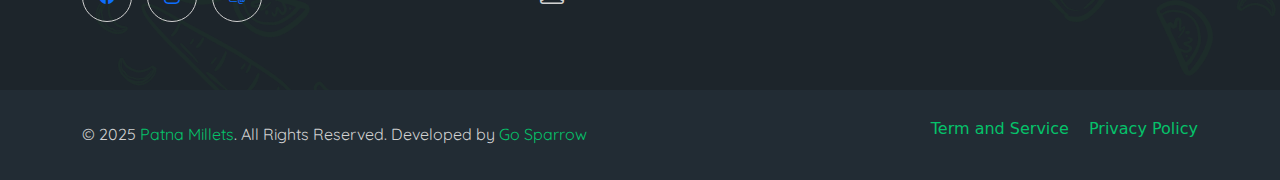
==== commit 8022c0bb: "product picture update" ====
--- a/index.html
+++ b/index.html
@@ -100,28 +100,29 @@
         <img src="assets/types-of_millets.jpeg" class="img-fluid" alt="">
       </div>
       <div class="col-md-6 col-12">
-        <h3>We provide 100% Pure Grains &amp; Powders.</h3>
+        <h3 class="fw-bold"> About Patna Millets</h3>
         <p style="color: black;">
-          At Patna Millets, we are committed to delivering 100% pure grains and powders to our customers. Our mission is
-          to promote healthy living by offering natural, unprocessed, and nutrient-rich products that are essential for
-          a balanced diet. <br><br>
-
-          <strong>Purity Guaranteed:</strong> All our grains and powders are free from additives, preservatives, and
-          artificial chemicals.<br>
-          <strong>Nutrient-Rich:</strong> Our products are packed with essential vitamins, minerals, and
-          antioxidants.<br>
-          <strong>Sustainable Sourcing:</strong> We work directly with local farmers to bring you the freshest and
-          highest-quality grains.<br>
-          <strong>Health-First Approach:</strong> Our products cater to various dietary needs, including gluten-free,
-          vegan, and organic options. <br><br>
-
-          Based in the heart of Patna, we are reviving the ancient tradition of millet consumption. Millets are a
-          powerhouse of nutrition and environmentally sustainable.<br><br>
-
-          <strong>Patna Millets – Your trusted partner for pure, natural, and wholesome nutrition.</strong>
+          Welcome to Patna Millets, a trusted name in offering high-quality and nutritious millets through the
+          traditional Vedic Chakki Process. Our mission is to bring back the age-old practices of natural grain milling,
+          ensuring you experience the true essence of wholesome, organic products.
+
+        <ul>
+          <li>Bajra, Jowar, Ragi, Sawa, Kodo, Kangni, Kutki, Proso, and Haryali Millets.</li>
+          <li>Other grains like Barley, Makka (Maize), Chana (Gram), Besan, Sattu (Barley Flour), and Wheat
+              Flour.</li>
+        </ul>
+        <p>Our products are sourced from trusted farmers and processed with care to retain their natural goodness.</p>
+
+        <h3 class="fw-bold">Our Process: Vedic Chakki Milling</h3>
+        <strong>Nutrient Retention: </strong>Unlike modern milling methods, the slow grinding preserves vital minerals,
+        fiber, and vitamins.<br>
+        <strong>Natural Taste and Aroma: </strong> The gentle process enhances the natural taste and aroma of our
+        millets, bringing farm-fresh goodness to your table.<br>
+        <strong>No Chemicals or Additives: </strong> Our products are 100% natural, ensuring purity and quality in
+        every grain.<br>
         </p>
 
-        <a href="about.html" class="btn btn-warning">Read More</a>
+        <!-- <a href="about.html" class="btn btn-warning">Read More</a> -->
       </div>
     </div>
   </div>
@@ -131,42 +132,42 @@
   -->
 
   <!-- 1st row -->
-  <div class="container my-5">
-    <h2 class="text-center mb-4">Our Millets</h2>
+  <div class="container mb-5 mt-5">
+    <h2 class="text-center mb-4 fw-bold">Our Millets</h2>
     <div class="row justify-content-center gy-4">
       <div class="col-6 col-sm-4 col-md-2 text-center">
         <div class="millet-item">
-          <img src="assets/bajra.webp" alt="Bajra" class="img-fluid rounded-circle">
+          <img src="assets/millets/Peral-millet(bajra).webp" alt="Bajra" class="img-fluid rounded-circle">
           <p class="mt-2">Pearl Millet <br> बाजरा (Bajra) </p>
         </div>
       </div>
       <div class="col-6 col-sm-4 col-md-2 text-center">
         <div class="millet-item">
-          <img src="assets/bajra.webp" alt="Millet 2" class="img-fluid rounded-circle">
+          <img src="assets/millets/finger-millet.jpg" alt="Millet 2" class="img-fluid rounded-circle">
           <p class="mt-2">Finger Millet <br> रागी (Ragi) </p>
         </div>
       </div>
       <div class="col-6 col-sm-4 col-md-2 text-center">
         <div class="millet-item">
-          <img src="assets/bajra.webp" alt="Millet 3" class="img-fluid rounded-circle">
+          <img src="assets/millets/foxtail-millet.jpg" alt="Millet 3" class="img-fluid rounded-circle">
           <p class="mt-2">Foxtail Millet <br> कंगनी (Kangni) </p>
         </div>
       </div>
       <div class="col-6 col-sm-4 col-md-2 text-center">
         <div class="millet-item">
-          <img src="assets/bajra.webp" alt="Millet 4" class="img-fluid rounded-circle">
+          <img src="assets/millets/barnyard-millet.jpg" alt="Millet 4" class="img-fluid rounded-circle">
           <p class="mt-2">Barnyard Millet <br> सांवा (Sanwa)</p>
         </div>
       </div>
       <div class="col-6 col-sm-4 col-md-2 text-center">
         <div class="millet-item">
-          <img src="assets/bajra.webp" alt="Millet 5" class="img-fluid rounded-circle">
+          <img src="assets/millets/little-millet.jpg" alt="Millet 5" class="img-fluid rounded-circle">
           <p class="mt-2">Little Millet <br> कुटकी (Kutki) </p>
         </div>
       </div>
       <div class="col-6 col-sm-4 col-md-2 text-center">
         <div class="millet-item">
-          <img src="assets/bajra.webp" alt="Millet 6" class="img-fluid rounded-circle">
+          <img src="assets/millets/cow-grass(kodo)-millet-min.webp" alt="Millet 6" class="img-fluid rounded-circle">
           <p class="mt-2">Kodo Millet <br> कोद्र (Kodra) </p>
         </div>
       </div>
@@ -179,37 +180,37 @@
     <div class="row justify-content-center gy-4">
       <div class="col-6 col-sm-4 col-md-2 text-center">
         <div class="millet-item">
-          <img src="assets/bajra.webp" alt="Bajra" class="img-fluid rounded-circle">
+          <img src="assets/millets/proso-millet-min.webp" alt="Bajra" class="img-fluid rounded-circle">
           <p class="mt-2">Proso Millet <br> चेना (Chena)</p>
         </div>
       </div>
       <div class="col-6 col-sm-4 col-md-2 text-center">
         <div class="millet-item">
-          <img src="assets/bajra.webp" alt="Millet 2" class="img-fluid rounded-circle">
+          <img src="assets/millets/browntop-millet-min.webp" alt="Millet 2" class="img-fluid rounded-circle">
           <p class="mt-2">Browntop Millet <br> अंडुआ (Andua)</p>
         </div>
       </div>
       <div class="col-6 col-sm-4 col-md-2 text-center">
         <div class="millet-item">
-          <img src="assets/bajra.webp" alt="Millet 3" class="img-fluid rounded-circle">
+          <img src="assets/millets/proso-millet-min.webp" alt="Millet 3" class="img-fluid rounded-circle">
           <p class="mt-2">Proso millet <br> चेना (Chena)</p>
         </div>
       </div>
       <div class="col-6 col-sm-4 col-md-2 text-center">
         <div class="millet-item">
-          <img src="assets/bajra.webp" alt="Millet 4" class="img-fluid rounded-circle">
+          <img src="assets/millets/cow-grass(kodo)-millet-min.webp" alt="Millet 4" class="img-fluid rounded-circle">
           <p class="mt-2">Cow Grass <br> Kodo (कोदो)</p>
         </div>
       </div>
       <div class="col-6 col-sm-4 col-md-2 text-center">
         <div class="millet-item">
-          <img src="assets/bajra.webp" alt="Millet 5" class="img-fluid rounded-circle">
+          <img src="assets/millets/sorghum-millet-min.webp" alt="Millet 5" class="img-fluid rounded-circle">
           <p class="mt-2">Sorghum <br> Jowar (ज्वार)</p>
         </div>
       </div>
       <div class="col-6 col-sm-4 col-md-2 text-center">
         <div class="millet-item">
-          <img src="assets/bajra.webp" alt="Millet 6" class="img-fluid rounded-circle">
+          <img src="assets/millets/maize-min.webp" alt="Millet 6" class="img-fluid rounded-circle">
           <p class="mt-2">Maize <br> Makka (मक्का)</p>
         </div>
       </div>
--- a/style.css
+++ b/style.css
@@ -100,6 +100,19 @@
   font-family: "Quicksand", serif;
 }
 
+h1,
+h2,
+h3,
+h4,
+h5,
+h6 {
+  font-family: "Quicksand", serif;
+}
+
+p {
+  font-family: "Poppins", serif;
+}
+
 
 /**************************************************
         CSS for Nav
@@ -542,21 +555,20 @@
 }
 
 .container h2 {
-  font-family: "Baskervville", serif;
+  /* font-family: "Baskervville", serif; */
   /* Classic serif font for heading */
   color: #333;
   /* Dark neutral tone for contrast */
   text-transform: capitalize;
   font-size: 2rem;
   position: relative;
-  display: inline-block;
   margin-bottom: 1rem;
 }
 
 .container h2::after {
   content: "";
   display: block;
-  width: 50px;
+  width: 160px;
   height: 4px;
   background-color: #ffa500;
   margin: 10px auto 0;
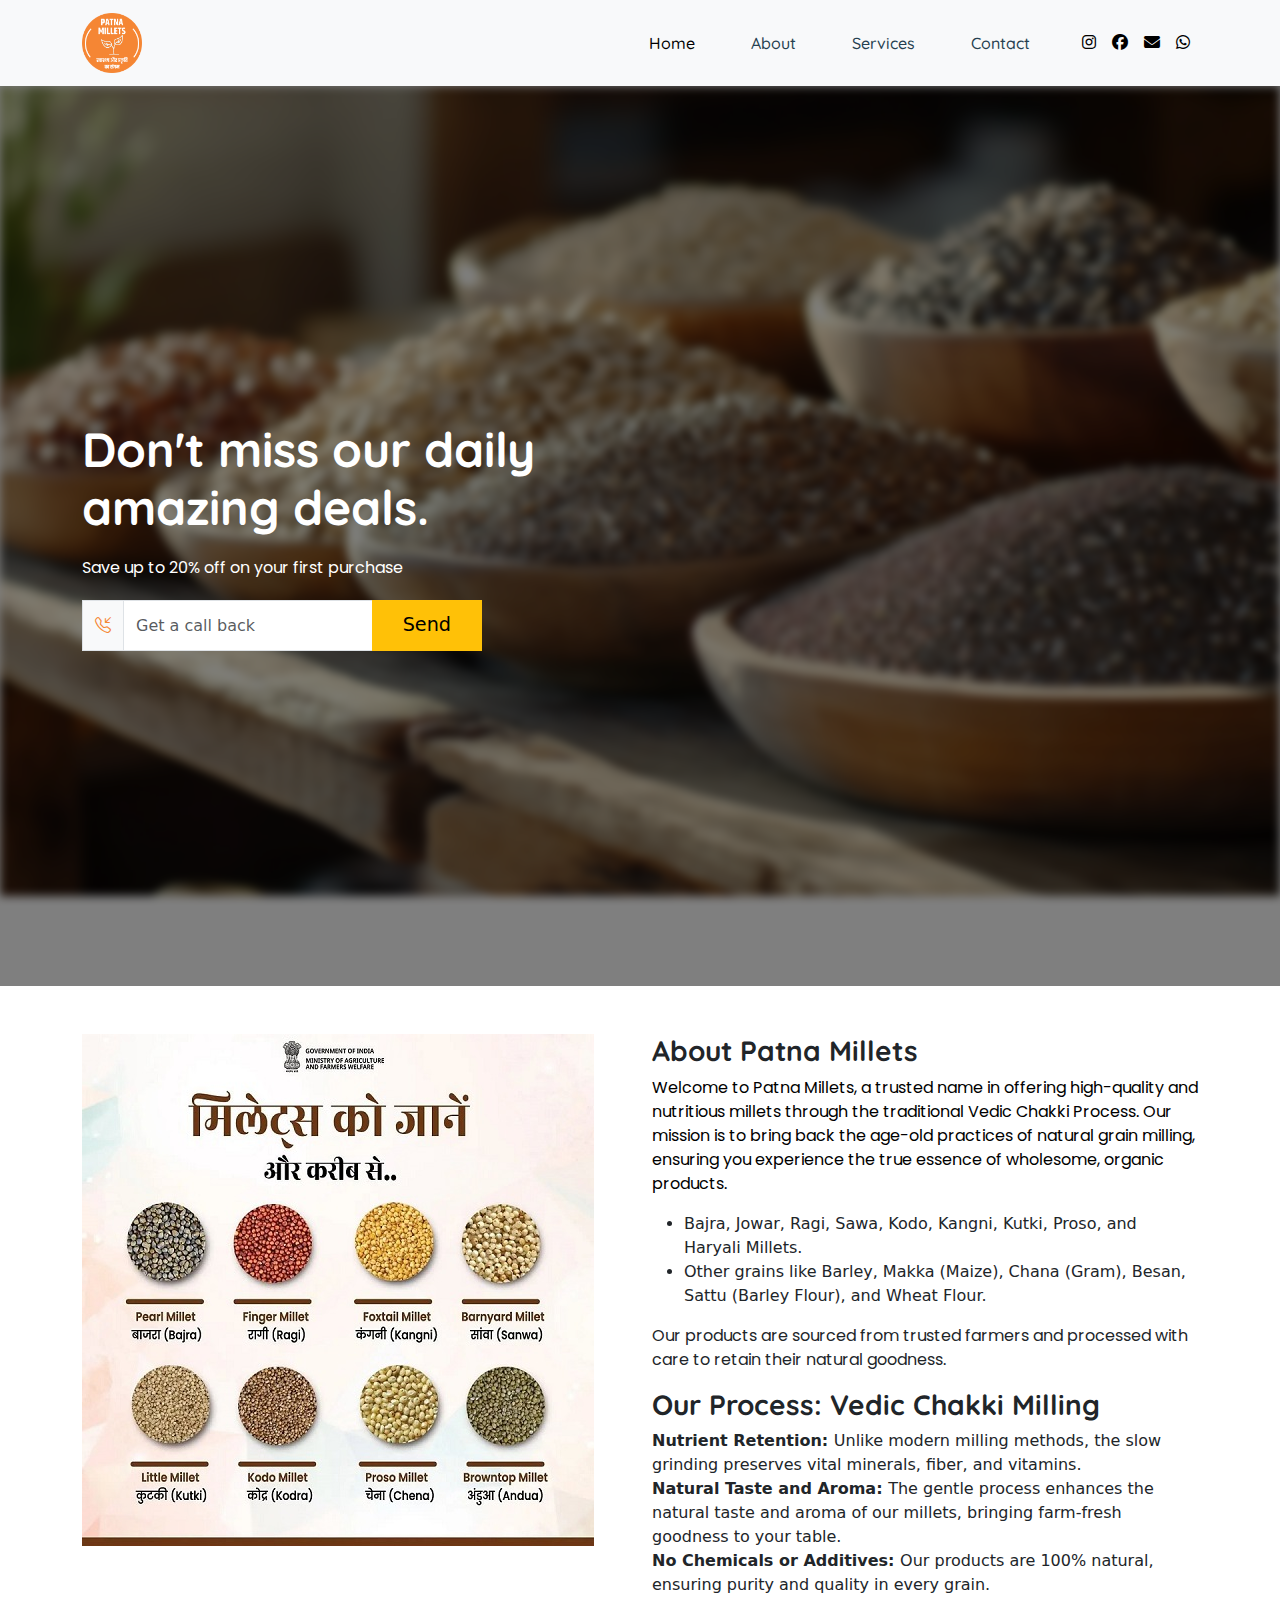
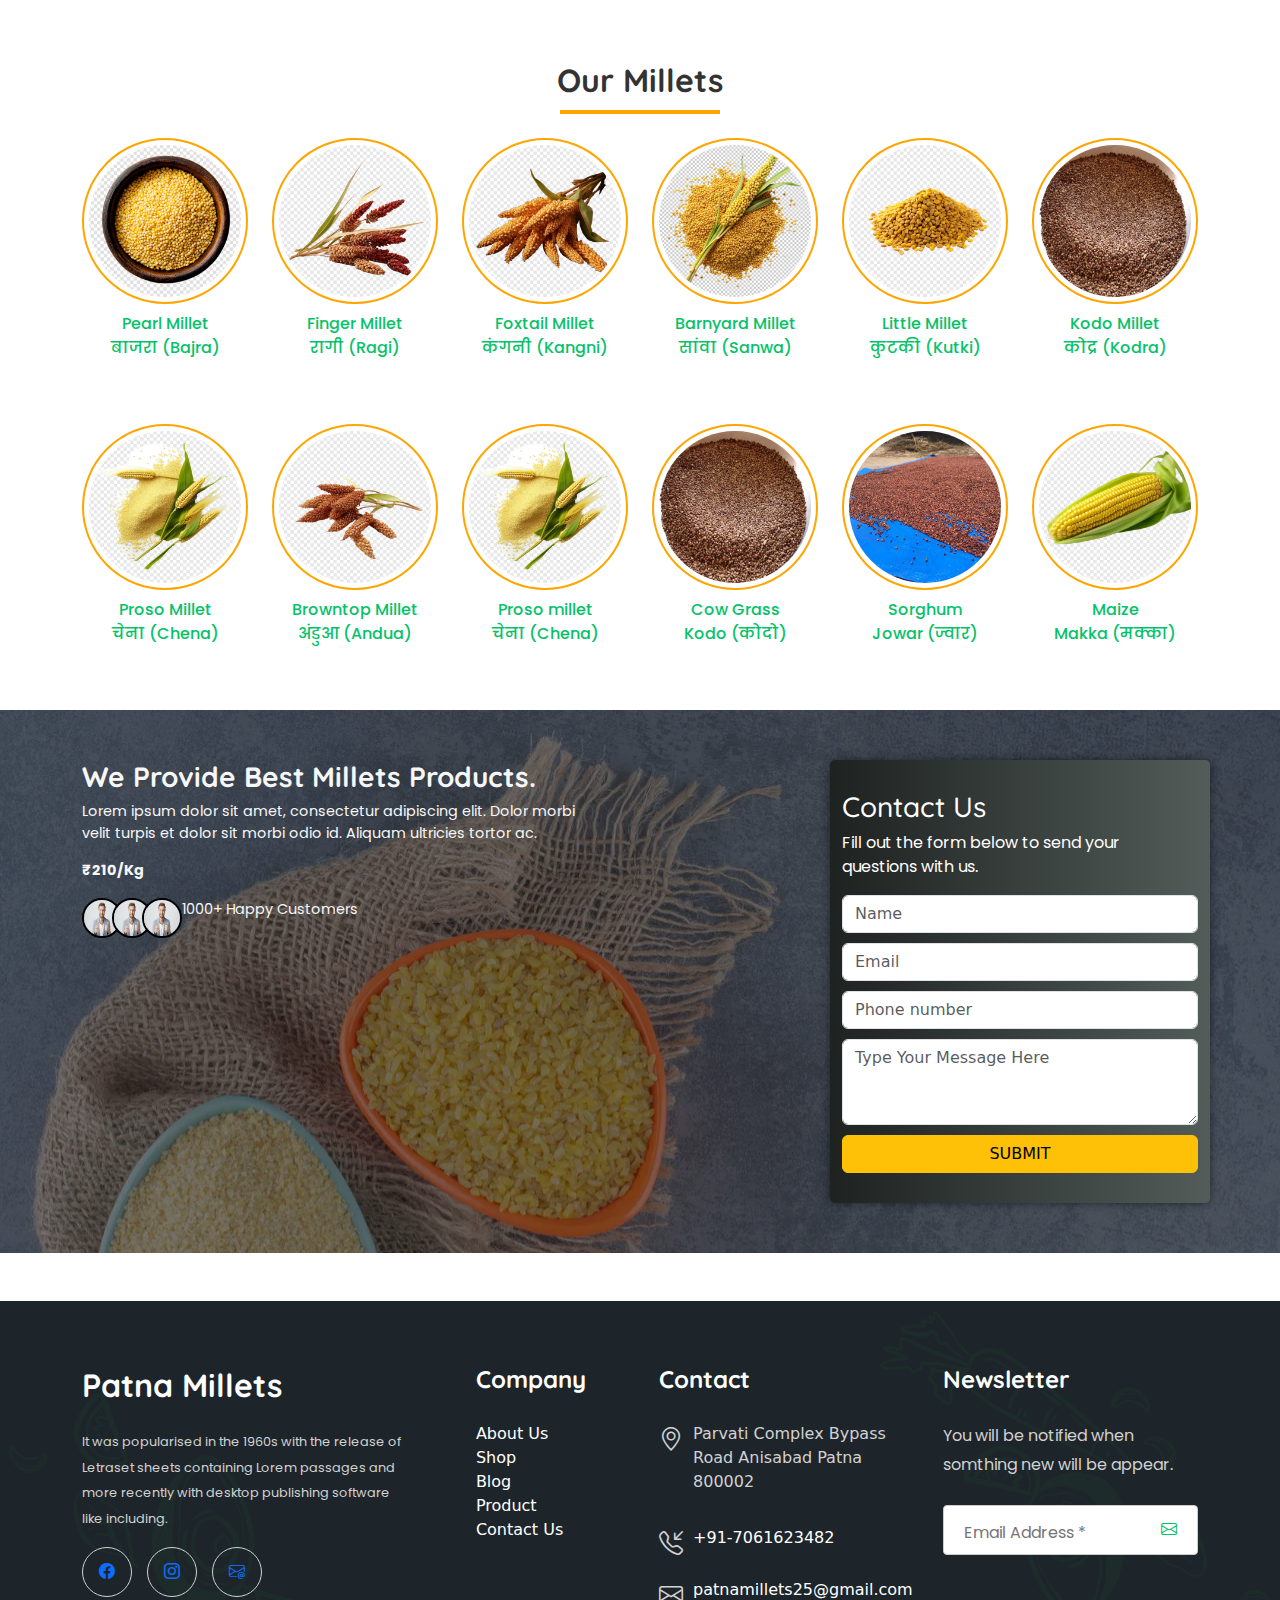
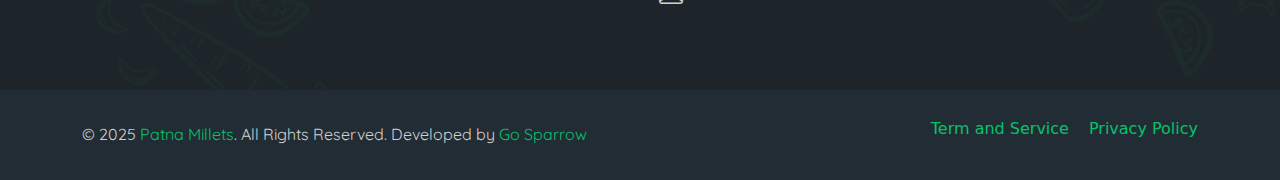
==== commit cf64cd0d: "about us page updated" ====
--- a/index.html
+++ b/index.html
@@ -345,7 +345,7 @@
               <i class="bi bi-geo-alt"></i>
             </div>
             <address class="contact-link">
-              PARVATI COMPLEX BYPASS ROAD ANISABAD PATNA 800002
+              Parvati Complex Bypass Road Anisabad Patna 800002
             </address>
           </li>
 
--- a/style.css
+++ b/style.css
@@ -572,4 +572,238 @@
   height: 4px;
   background-color: #ffa500;
   margin: 10px auto 0;
+}
+
+
+/* 
+  #Contact Us Page Styling
+*/
+
+/* Contact Page of Landing Page with Query Form END*/
+
+/* Contact Us Hero Section */
+.contact-hero {
+  position: relative;
+  width: 100%;
+  height: 60vh;
+  /* Adjust height as needed */
+  background-image: url(assets/overflowing-display-whole-grain-cereals-rustic-bowls.jpg);
+  background-attachment: fixed;
+  /* Replace with your image path */
+  background-size: cover;
+  background-position: center;
+  display: flex;
+  align-items: center;
+  justify-content: center;
+}
+
+.contact-hero .overlay {
+  position: absolute;
+  top: 0;
+  left: 0;
+  width: 100%;
+  height: 100%;
+  background-color: rgba(0, 0, 0, 0.5);
+  /* Dark overlay, adjust opacity as needed */
+  display: flex;
+  align-items: center;
+  justify-content: center;
+  text-align: center;
+  flex-direction: column;
+  color: white;
+}
+
+/* mera custom box css edited by Rehaan */
+
+.contact-section {
+  width: 100%;
+  height: auto;
+  display: flex;
+  flex-direction: row;
+  align-items: center;
+  justify-content: center;
+  gap: 10px;
+  margin: 50px auto;
+}
+
+.contact-section .contact-info {
+  width: 100%;
+  height: 250px;
+  box-shadow: 0 0 10px rgba(0, 0, 0, 0.1);
+  text-align: center;
+  background-color: #ffffff;
+  border-radius: 20px;
+  padding: 20px;
+}
+
+
+.contact-info .icon-box {
+  background-color: var(--primary-color);
+  /* Darker pink for icon background */
+  color: #fff;
+  font-size: 24px;
+  padding: 20px;
+  /* Increased padding for larger icons */
+  border-radius: 50%;
+  display: inline-block;
+  margin-bottom: 15px;
+  width: 80px;
+  /* Fixed width for uniform size */
+  height: 80px;
+  /* Fixed height for uniform size */
+  display: flex;
+  align-items: center;
+  justify-content: center;
+  margin: 0 auto 15px;
+  /* Center the icon and add margin below */
+}
+
+.contact-info h4 {
+  font-size: 18px;
+  margin-bottom: 10px;
+  color: #333;
+}
+
+.contact-info p {
+  font-size: 14px;
+  text-align: center;
+  color: #666;
+}
+.contact-info p a{
+  text-decoration: none;
+  color:#000000
+}
+
+.contact-info i {
+  font-size: 32px;
+  /* Increased icon size for better visibility */
+}
+
+@media screen and (max-width: 768px) {
+  .contact-section {
+    flex-direction: column;
+  }
+}
+
+
+
+/* General container and MAP styling */
+.gmap {
+  background-color: #ffffff;
+  border-radius: 28px; /* outer radius = inner radius (20px) + padding (8px) */
+  padding: 20px; /* Adding padding to ensure content doesn't touch the edges */
+  margin: 20px auto; /* Center the container */
+}
+
+.map {
+  border-radius: 20px; /* inner radius */
+  box-shadow: 0 0 10px rgba(0, 0, 0, 0.1);
+  width: 100%; /* Make the map responsive */
+  height: 100%;
+}
+
+/* Adjust FORM container */
+.form-container {
+  padding: 0px 20px 1px 20px; /* Increased padding for better spacing */
+  border-radius: 20px;
+  box-shadow: 0 0 10px rgba(0, 0, 0, 0.1);
+}
+
+/* Align input groups in a row */
+.input-group {
+  margin-bottom: 15px;
+}
+
+.input-group-row {
+  display: flex;
+  justify-content: space-between;
+}
+
+.input-group-row .input-group {
+  flex: 1;
+}
+
+.input-group-row .input-group:first-child {
+  margin-right: 10px; /* Space between Full Name and Phone fields */
+}
+
+/* Standard input and textarea styling */
+input, textarea {
+  width: 100%;
+  padding: 12px;
+  border: 1px solid #ccc;
+  border-radius: 8px;
+  font-size: 16px;
+  color: #333;
+}
+
+/* Submit button styling */
+.form-container button {
+  width: 100%;
+  padding: 12px;
+  background-color: #000000;
+  color: white;
+  font-size: 16px;
+  cursor: pointer;
+  border-radius: 8px;
+}
+
+.form-container button:hover {
+  background-color: var(--secondary-color);
+  transition: background-color 0.3s ease;
+}
+
+/* Responsive Design */
+@media (max-width: 768px) {
+  .gmap {
+    padding: 10px;
+  }
+
+  .map, .form-container {
+    margin: 0 auto;
+    width: 100%;
+    max-width: 100%;
+  }
+
+  .input-group-row {
+    flex-direction: column;
+  }
+
+  .input-group-row .input-group:first-child {
+    margin-right: 0;
+    margin-bottom: 15px; /* Space between stacked fields */
+  }
+}
+
+
+/* About Us Page Styling */
+.about-hero {
+  position: relative;
+  width: 100%;
+  height: 50vh;
+  /* Adjust height as needed */
+  background-image: url(assets/millets-farm.webp);
+  background-attachment: fixed;
+  /* Replace with your image path */
+  background-size: cover;
+  background-position: center;
+  display: flex;
+  align-items: center;
+  justify-content: center;
+}
+
+.about-hero .overlay {
+  position: absolute;
+  top: 0;
+  left: 0;
+  width: 100%;
+  height: 100%;
+  background-color: rgba(0, 0, 0, 0.329);
+  /* Dark overlay, adjust opacity as needed */
+  display: flex;
+  align-items: center;
+  justify-content: center;
+  text-align: center;
+  flex-direction: column;
+  color: white;
 }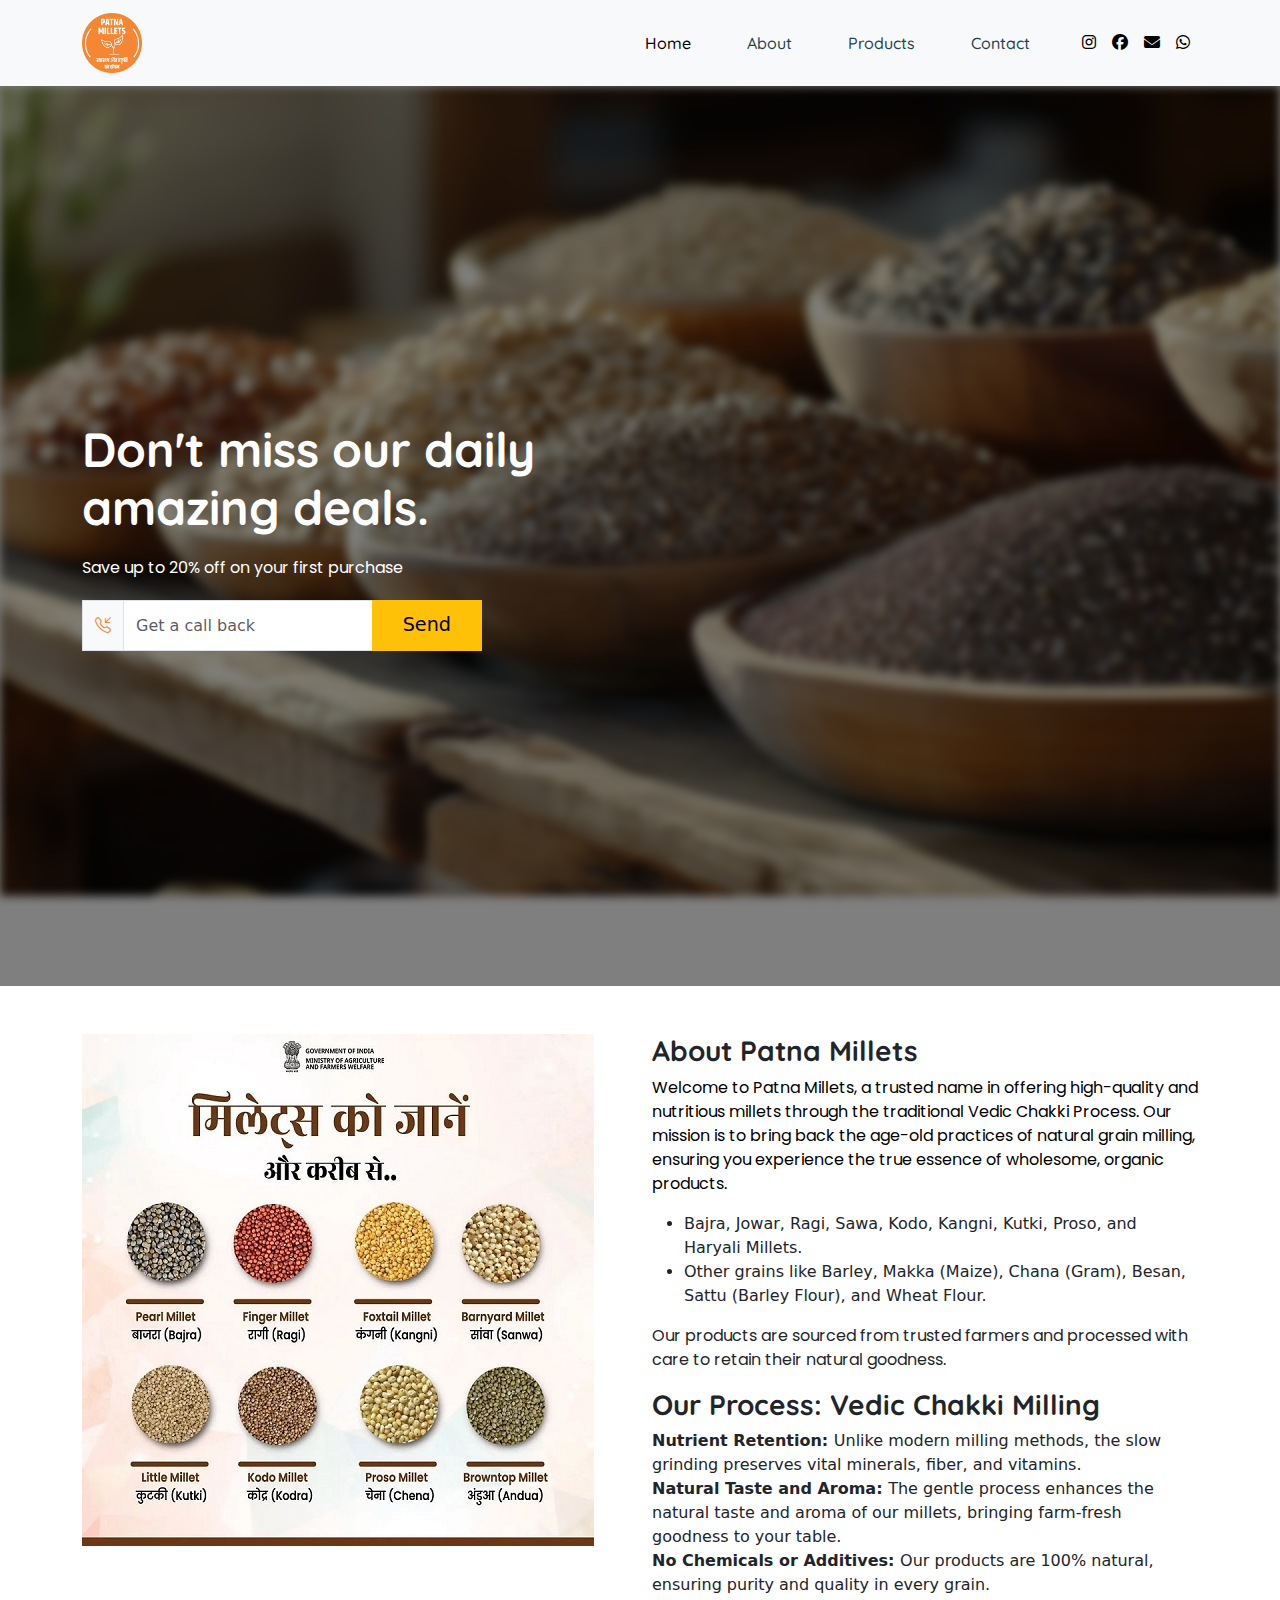
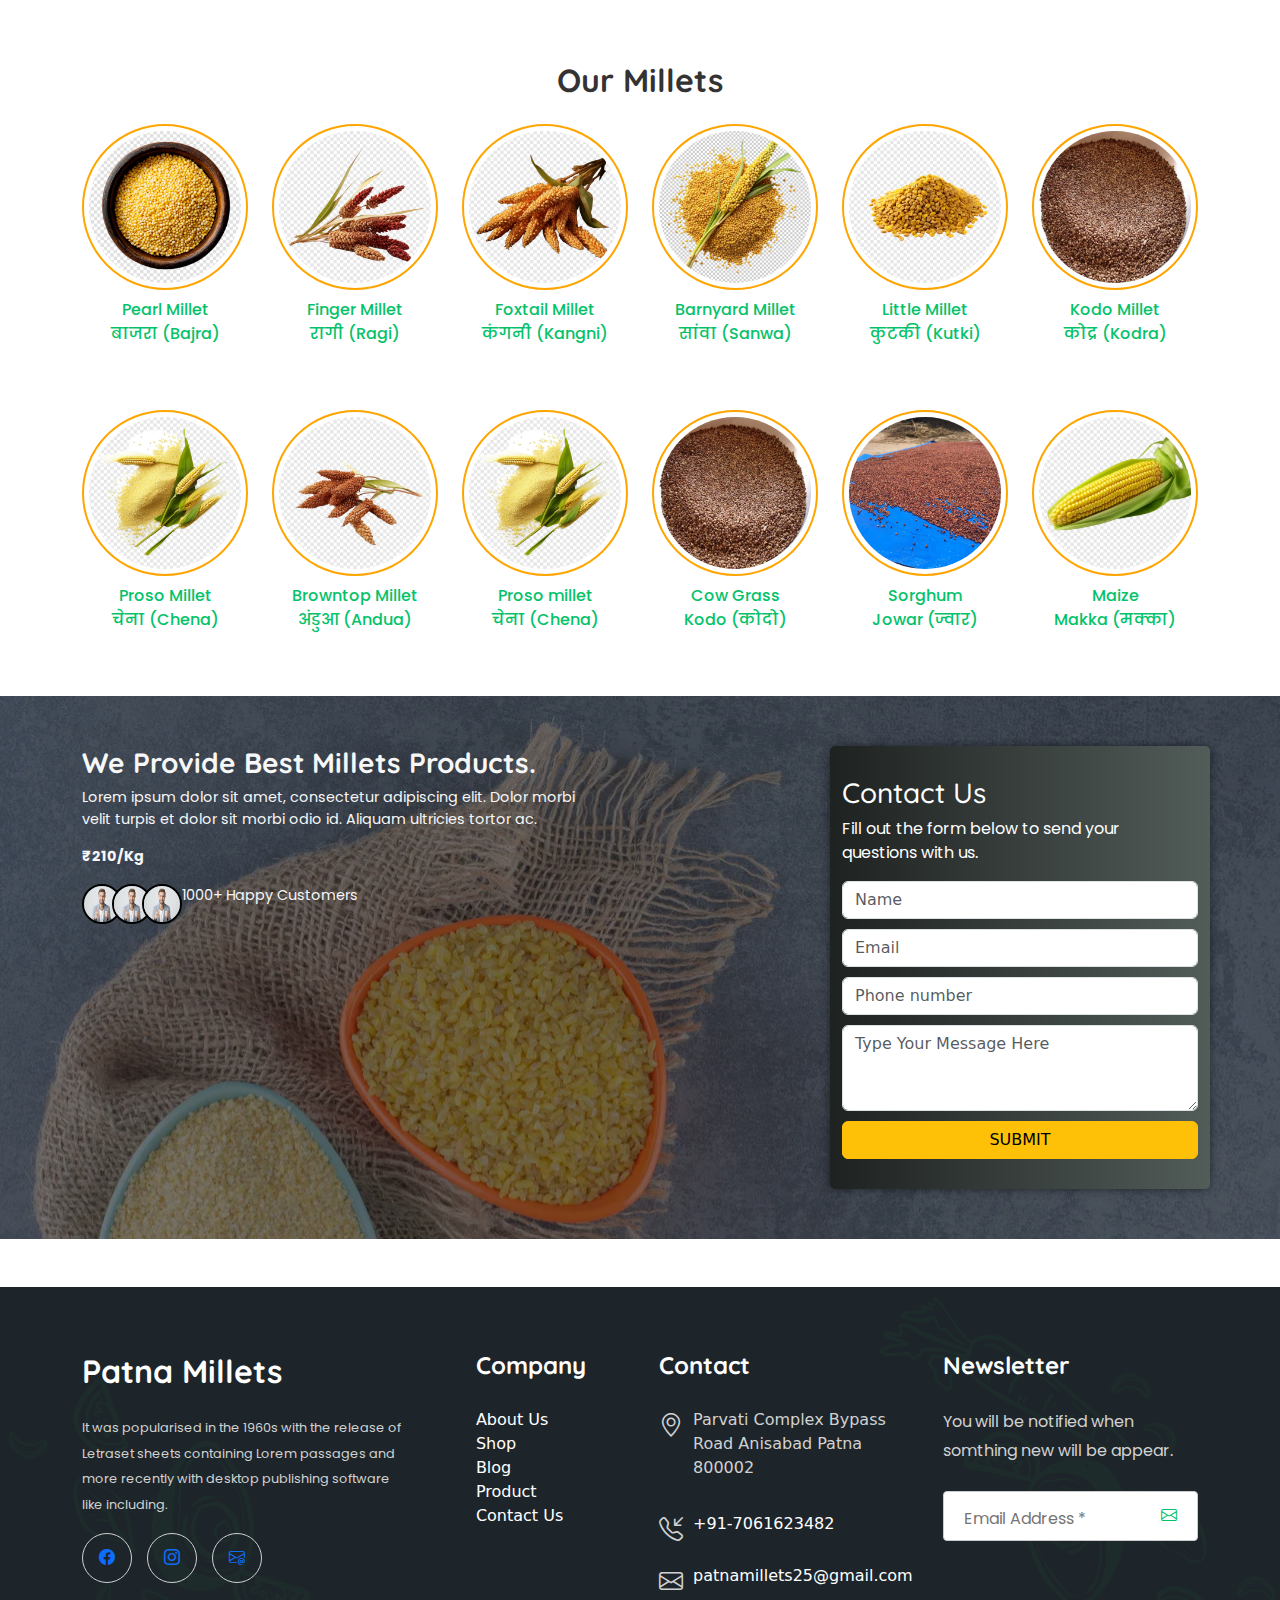
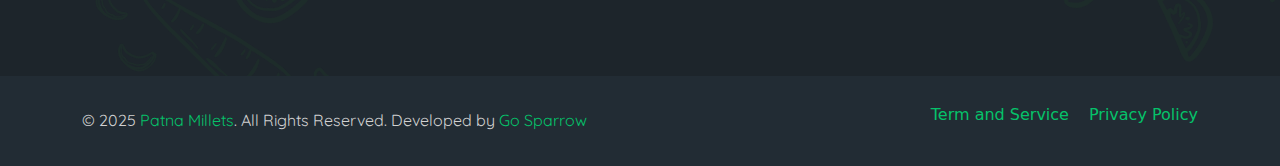
==== commit dc0b8497: "last updates" ====
--- a/index.html
+++ b/index.html
@@ -55,7 +55,7 @@
               <a class="nav-link" href="about.html">About</a>
             </li>
             <li class="nav-item">
-              <a class="nav-link" href="services.html">Services</a>
+              <a class="nav-link" href="products.html">Products</a>
             </li>
             <li class="nav-item">
               <a class="nav-link" href="contact.html">Contact</a>
--- a/style.css
+++ b/style.css
@@ -565,16 +565,6 @@
   margin-bottom: 1rem;
 }
 
-.container h2::after {
-  content: "";
-  display: block;
-  width: 160px;
-  height: 4px;
-  background-color: #ffa500;
-  margin: 10px auto 0;
-}
-
-
 /* 
   #Contact Us Page Styling
 */
@@ -669,9 +659,10 @@
   text-align: center;
   color: #666;
 }
-.contact-info p a{
+
+.contact-info p a {
   text-decoration: none;
-  color:#000000
+  color: #000000
 }
 
 .contact-info i {
@@ -690,21 +681,27 @@
 /* General container and MAP styling */
 .gmap {
   background-color: #ffffff;
-  border-radius: 28px; /* outer radius = inner radius (20px) + padding (8px) */
-  padding: 20px; /* Adding padding to ensure content doesn't touch the edges */
-  margin: 20px auto; /* Center the container */
+  border-radius: 28px;
+  /* outer radius = inner radius (20px) + padding (8px) */
+  padding: 20px;
+  /* Adding padding to ensure content doesn't touch the edges */
+  margin: 20px auto;
+  /* Center the container */
 }
 
 .map {
-  border-radius: 20px; /* inner radius */
+  border-radius: 20px;
+  /* inner radius */
   box-shadow: 0 0 10px rgba(0, 0, 0, 0.1);
-  width: 100%; /* Make the map responsive */
+  width: 100%;
+  /* Make the map responsive */
   height: 100%;
 }
 
 /* Adjust FORM container */
 .form-container {
-  padding: 0px 20px 1px 20px; /* Increased padding for better spacing */
+  padding: 0px 20px 1px 20px;
+  /* Increased padding for better spacing */
   border-radius: 20px;
   box-shadow: 0 0 10px rgba(0, 0, 0, 0.1);
 }
@@ -724,11 +721,13 @@
 }
 
 .input-group-row .input-group:first-child {
-  margin-right: 10px; /* Space between Full Name and Phone fields */
+  margin-right: 10px;
+  /* Space between Full Name and Phone fields */
 }
 
 /* Standard input and textarea styling */
-input, textarea {
+input,
+textarea {
   width: 100%;
   padding: 12px;
   border: 1px solid #ccc;
@@ -759,7 +758,8 @@
     padding: 10px;
   }
 
-  .map, .form-container {
+  .map,
+  .form-container {
     margin: 0 auto;
     width: 100%;
     max-width: 100%;
@@ -771,39 +771,7 @@
 
   .input-group-row .input-group:first-child {
     margin-right: 0;
-    margin-bottom: 15px; /* Space between stacked fields */
+    margin-bottom: 15px;
+    /* Space between stacked fields */
   }
-}
-
-
-/* About Us Page Styling */
-.about-hero {
-  position: relative;
-  width: 100%;
-  height: 50vh;
-  /* Adjust height as needed */
-  background-image: url(assets/millets-farm.webp);
-  background-attachment: fixed;
-  /* Replace with your image path */
-  background-size: cover;
-  background-position: center;
-  display: flex;
-  align-items: center;
-  justify-content: center;
-}
-
-.about-hero .overlay {
-  position: absolute;
-  top: 0;
-  left: 0;
-  width: 100%;
-  height: 100%;
-  background-color: rgba(0, 0, 0, 0.329);
-  /* Dark overlay, adjust opacity as needed */
-  display: flex;
-  align-items: center;
-  justify-content: center;
-  text-align: center;
-  flex-direction: column;
-  color: white;
 }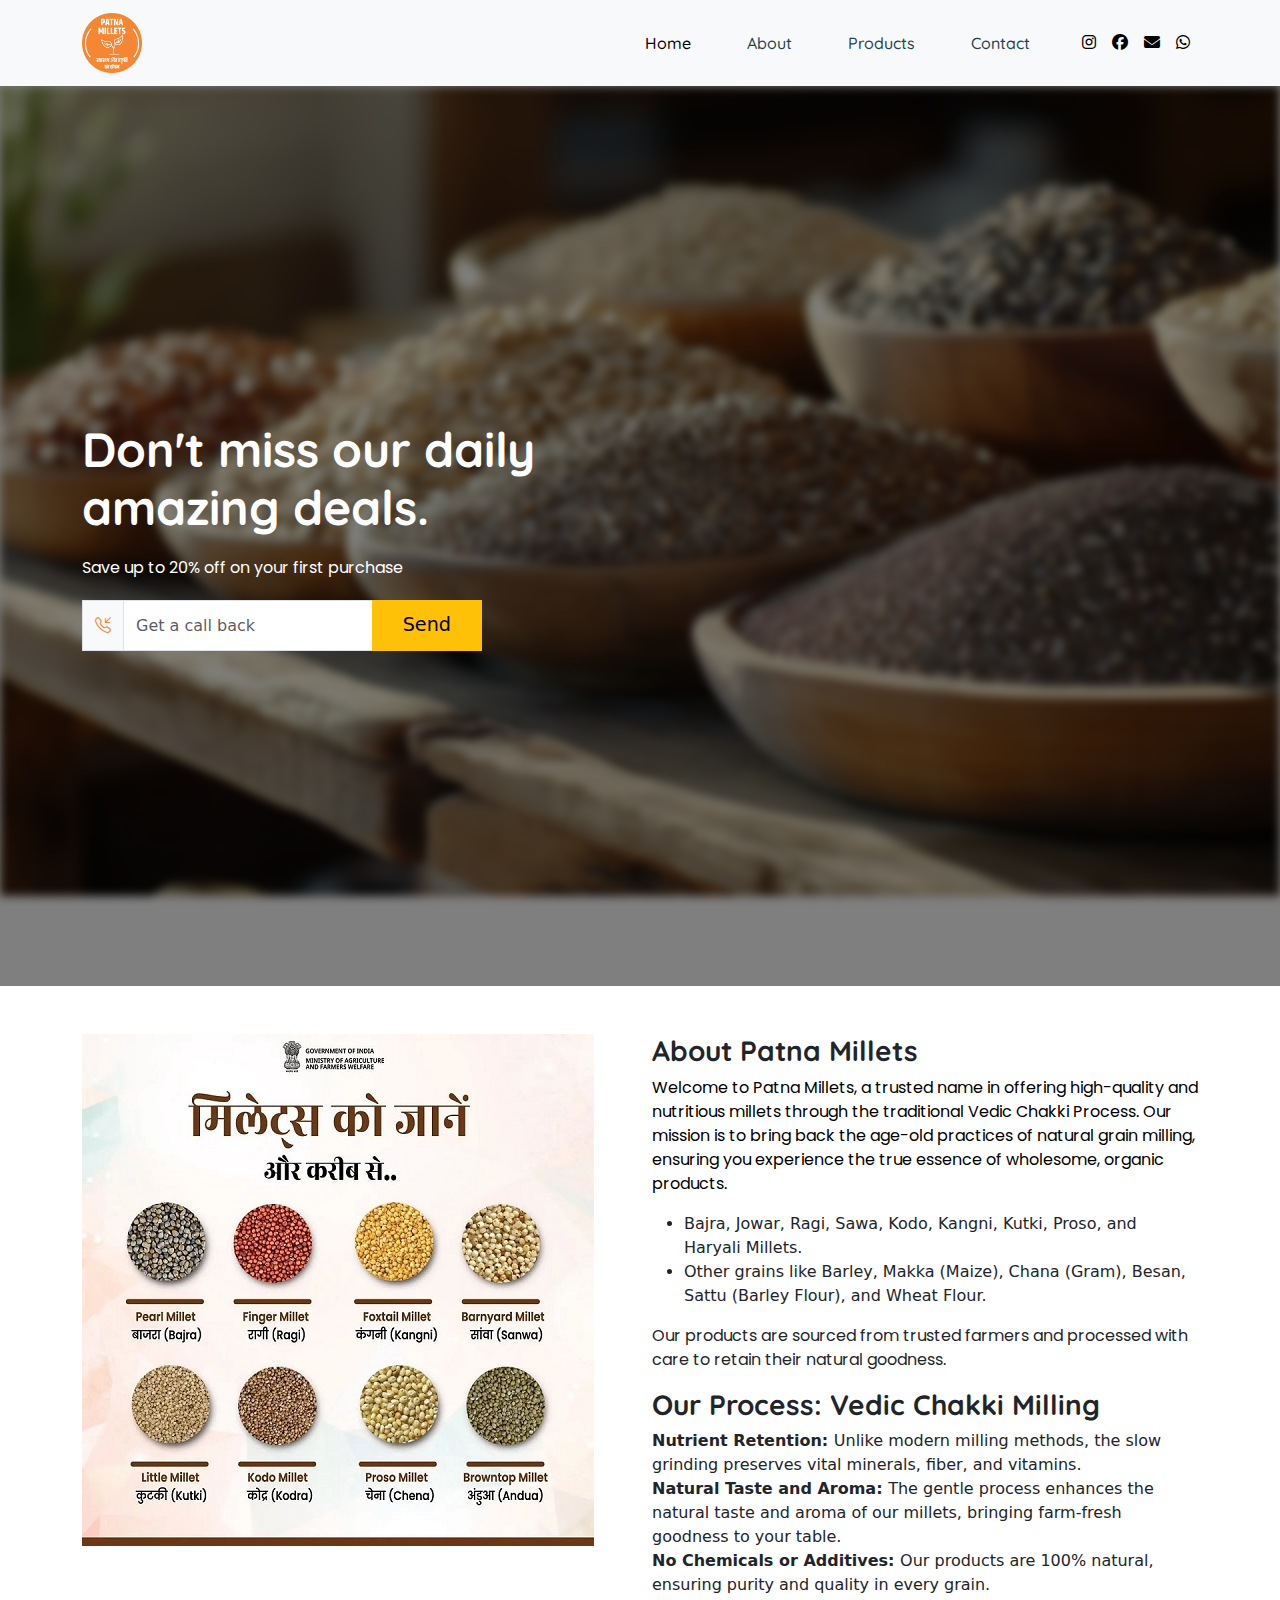
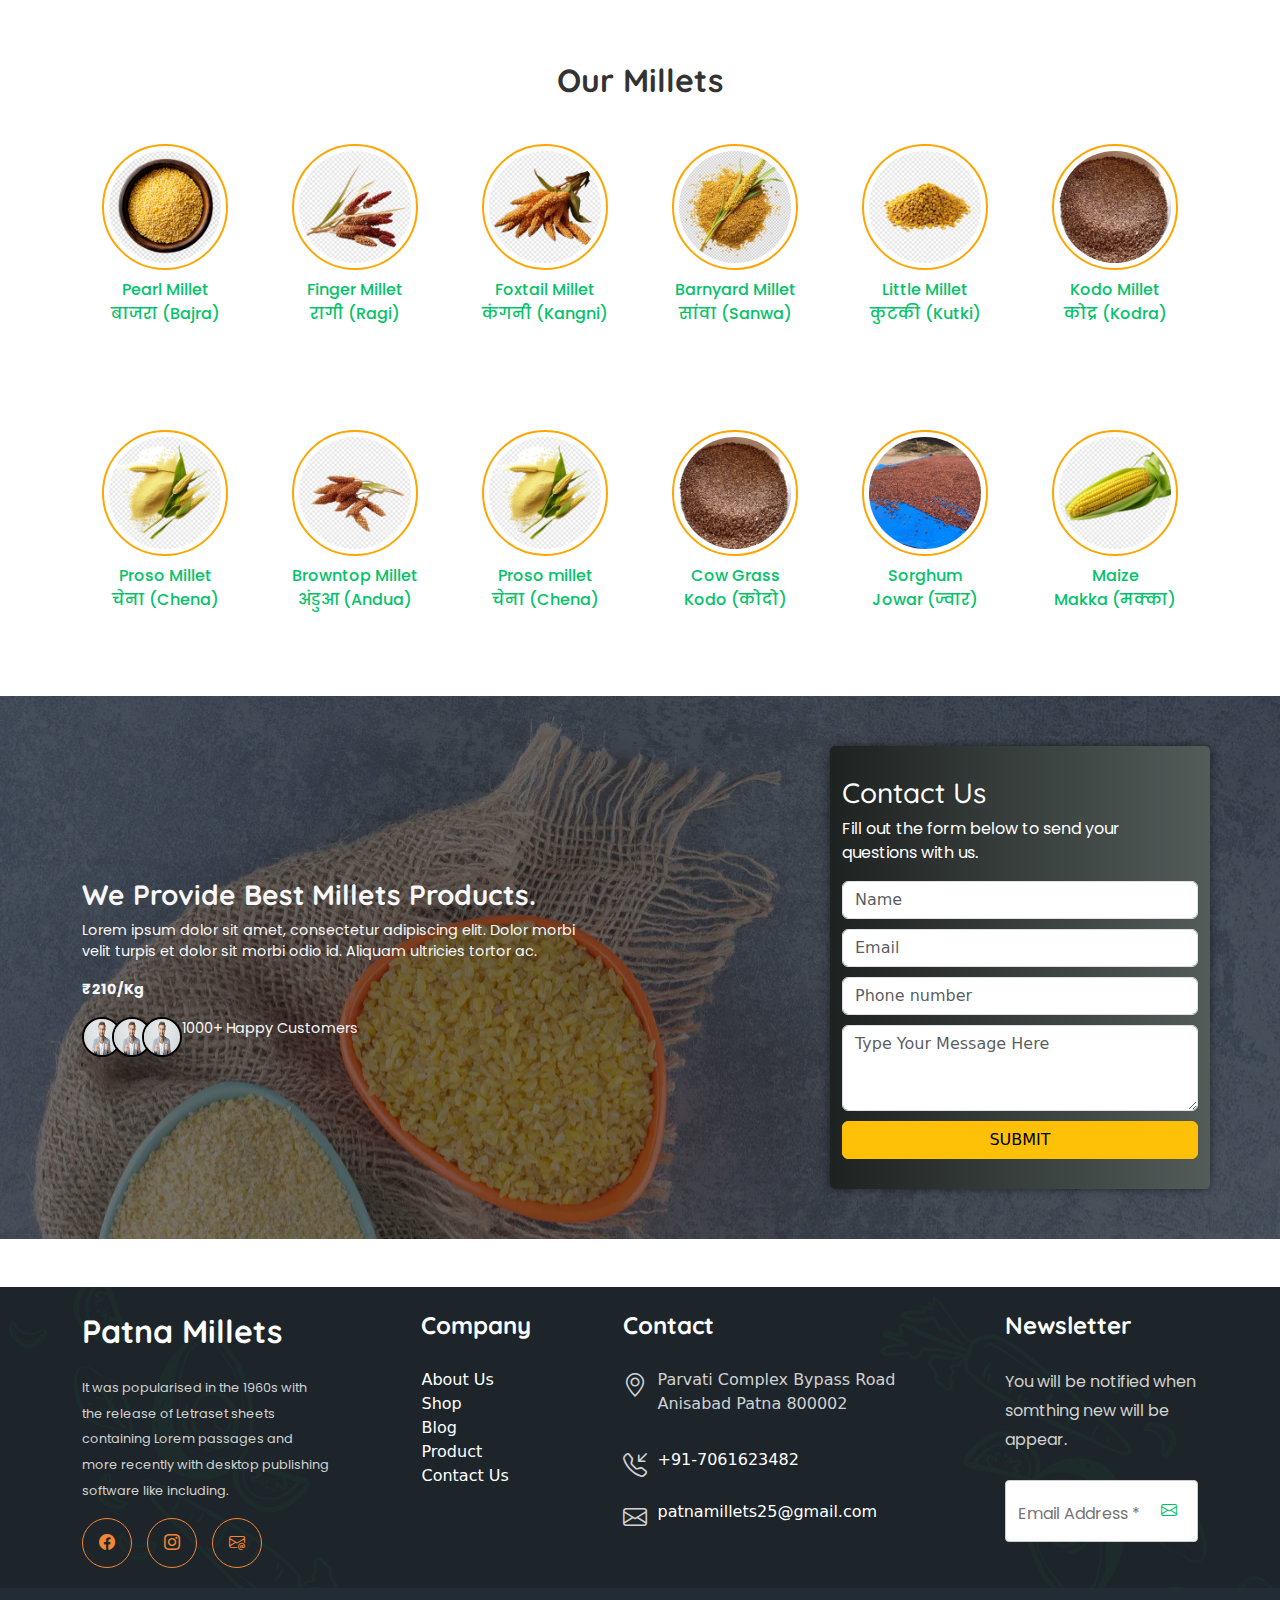
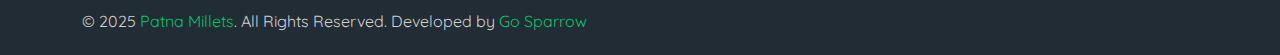
==== commit ec4937bb: "updated nav responsive code and some other stuff" ====
--- a/index.html
+++ b/index.html
@@ -109,7 +109,7 @@
         <ul>
           <li>Bajra, Jowar, Ragi, Sawa, Kodo, Kangni, Kutki, Proso, and Haryali Millets.</li>
           <li>Other grains like Barley, Makka (Maize), Chana (Gram), Besan, Sattu (Barley Flour), and Wheat
-              Flour.</li>
+            Flour.</li>
         </ul>
         <p>Our products are sourced from trusted farmers and processed with care to retain their natural goodness.</p>
 
@@ -220,7 +220,7 @@
   <!-- Promotional Section -->
   <div class="container-fluid mt-5 mb-5 pcontainer">
     <div class="container">
-      <div class="row">
+      <div class="row align-items-center">
         <div class="col-md-8 col-12 text-left pcol">
           <h3>We Provide Best Millets Products.</h3>
           <p>
@@ -258,8 +258,6 @@
             <button type="submit" class="btn btn-form btn-warning">SUBMIT</button>
           </form>
         </div>
-
-
       </div>
     </div>
   </div>
@@ -267,13 +265,12 @@
   <!-- 
     - #FOOTER
   -->
-
   <footer class="footer">
 
-    <div class="footer-top">
-      <div class="container">
-
-        <div class="footer-brand">
+    <div class="container">
+      <div class="footer-top">
+
+        <div class="footer-col">
 
           <a href="assets/Patna Milets.png" class="logo">Patna <span class="span">Millets</span></a>
 
@@ -307,7 +304,7 @@
 
         </div>
 
-        <ul class="footer-list">
+        <ul class="footer-col footer-list">
 
           <li>
             <p class="footer-list-title">Company</p>
@@ -335,7 +332,7 @@
 
         </ul>
 
-        <ul class="footer-list">
+        <ul class="footer-col footer-list">
 
           <li>
             <p class="footer-list-title">Contact</p>
@@ -366,7 +363,7 @@
 
         </ul>
 
-        <div class="footer-list">
+        <div class="footer-col footer-list">
 
           <p class="footer-list-title">Newsletter</p>
 
@@ -394,7 +391,7 @@
             href="#" class="copyright-link">Go Sparrow</a>
         </p>
 
-        <ul class="footer-bottom-list">
+        <!-- <ul class="footer-bottom-list">
 
           <li>
             <a href="#" class="footer-bottom-link">Term and Service</a>
@@ -404,7 +401,7 @@
             <a href="#" class="footer-bottom-link">Privacy Policy</a>
           </li>
 
-        </ul>
+        </ul> -->
 
       </div>
     </div>
--- a/style.css
+++ b/style.css
@@ -331,13 +331,30 @@
   overflow: hidden;
 }
 
+/* .footer-top {
+  padding-block: 60px;
+} */
+
 .footer-top {
-  padding-block: 60px;
-}
-
-.footer-top .container {
+  width: 100%;
+  height: auto;
   display: grid;
+  /* sirf rehan */
+  grid-template-columns: repeat(4, auto);
   gap: 60px;
+  padding: 20px 0;
+}
+
+.footer-col {
+  width: 100%;
+}
+
+
+@media screen and (max-width: 768px) {
+  .footer-top {
+    grid-template-columns: repeat(1, auto);
+    gap: 10px;
+  }
 }
 
 .footer .logo {
@@ -364,12 +381,16 @@
 .social-link {
   width: 50px;
   height: 50px;
-  border: 1px solid;
+  border: 1px solid var(--primary-color);
   border-radius: 50%;
   display: flex;
   align-items: center;
   justify-content: center;
   transition: var(--transition-1);
+}
+
+.social-link a {
+  color: var(--primary-color);
 }
 
 .social-link:is(:hover, :focus) {
@@ -447,12 +468,10 @@
 
 .footer-input {
   background-color: var(--white);
-  color: var(--tertiary-color);
+  color: var(--secondary-color);
+  outline: none;
   font-size: var(--fs-6);
-  padding: 16px 20px;
-  padding-inline-end: 50px;
   border-radius: var(--radius-4);
-  height: 50px;
 }
 
 .footer-form-btn {
@@ -525,11 +544,19 @@
 /* Millets Section */
 .millet-item {
   transition: transform 0.3s ease, box-shadow 0.3s ease;
+  padding: 20px;
+  border-radius: 20px;
+  cursor: pointer;
 }
 
 .millet-item:hover {
   transform: scale(1.1);
   box-shadow: 0 10px 20px rgba(0, 0, 0, 0.15);
+  background-color: var(--primary-color);
+
+  p {
+    color: #fff;
+  }
 }
 
 .millet-item img {
@@ -549,10 +576,7 @@
   margin-top: 10px;
 }
 
-.millet-item p:hover {
-  color: #ffa500;
-  /* Highlight text on hover */
-}
+
 
 .container h2 {
   /* font-family: "Baskervville", serif; */
--- a/responsive.css
+++ b/responsive.css
@@ -24,4 +24,16 @@
     height: 600px;
     /* Adjust as needed */
   }
+}
+
+
+/* For Mobile View Nav */
+@media screen and (max-width: 768px) {
+  .navbar-nav .nav-item {
+    margin: 20px 0 !important;
+    text-align: center;
+    gap: 20px 0;
+    margin: auto;
+  }
+
 }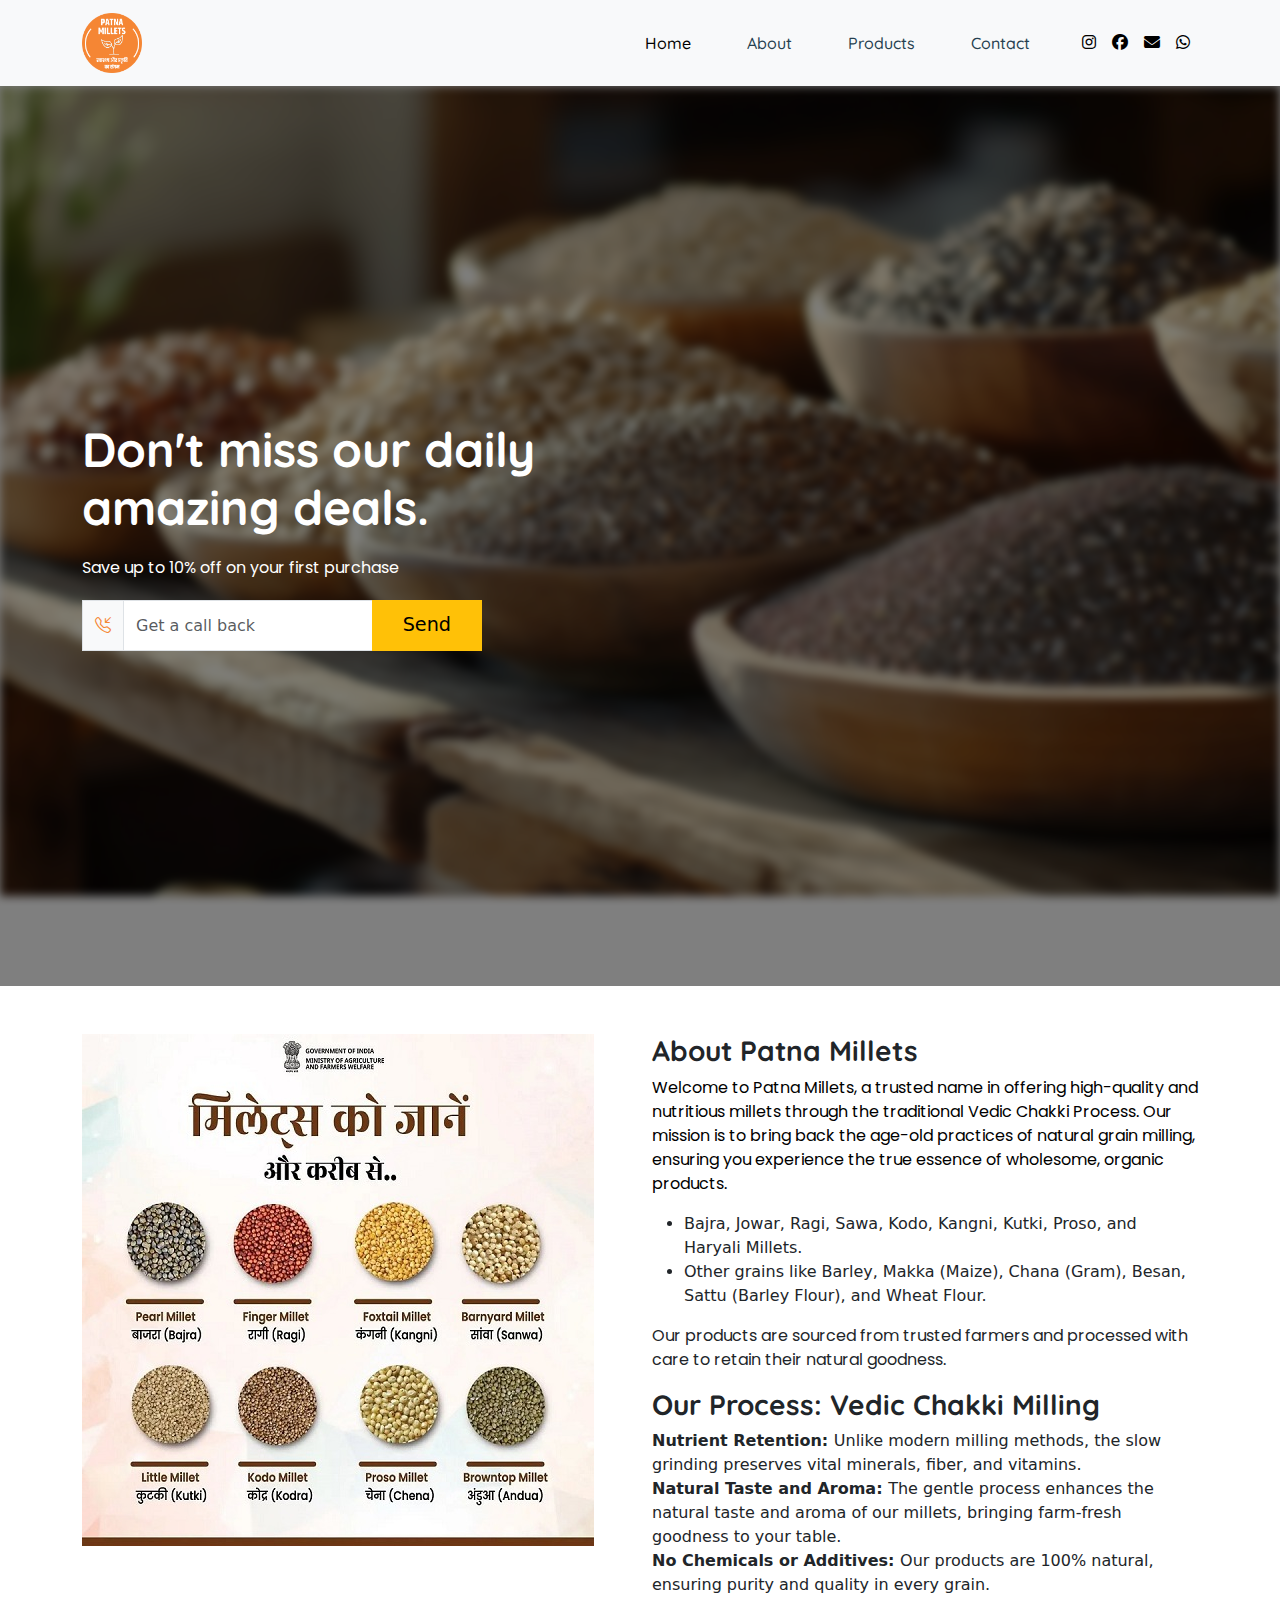
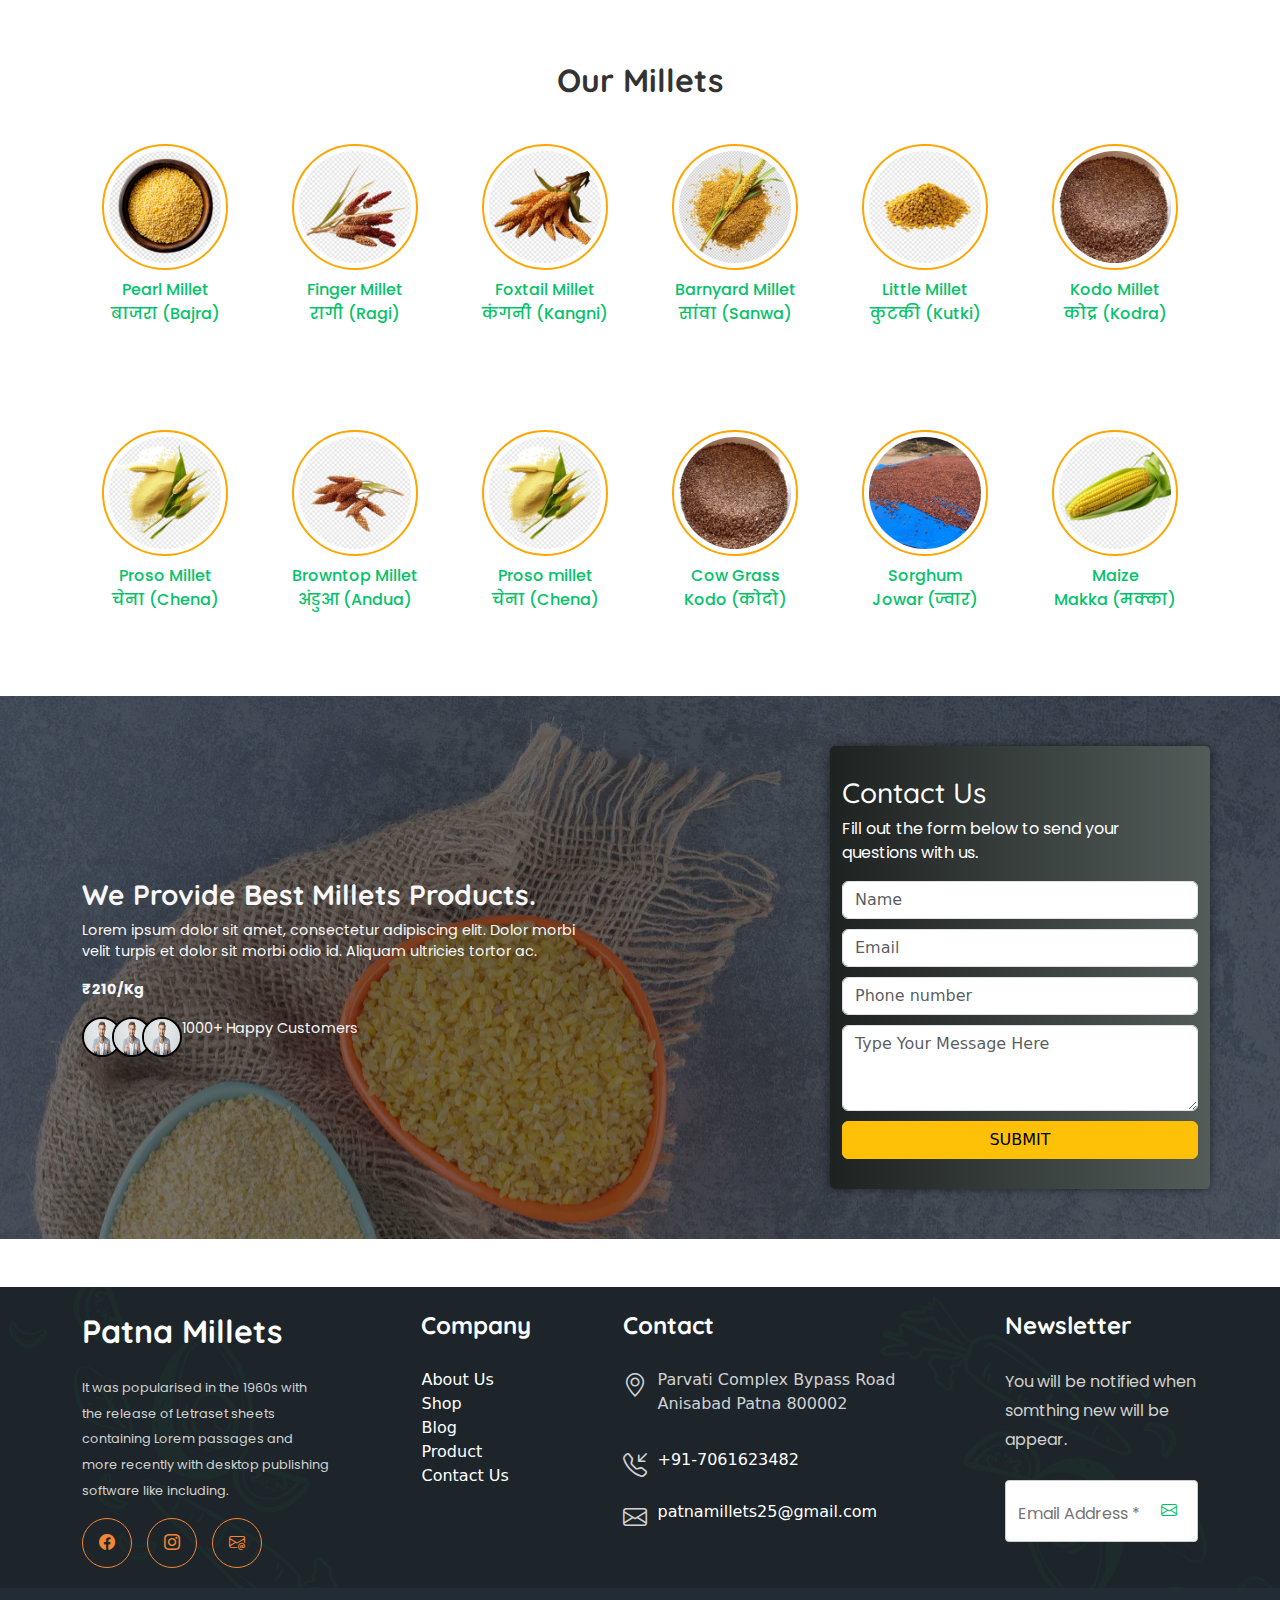
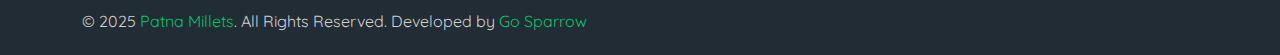
==== commit fca70d07: "integrated web3 form in Home and Contact Page" ====
--- a/index.html
+++ b/index.html
@@ -65,8 +65,8 @@
       </div>
       <!-- social media icons -->
       <div class="d-flex social-nav">
-        <a href="https://www.instagram.com/"><i class="fa-brands fa-instagram mx-2"></i></a>
-        <a href="https://www.facebook.com/"><i class="fa-brands fa-facebook mx-2"></i></a>
+        <a href="https://www.instagram.com/patnamillets25/"><i class="fa-brands fa-instagram mx-2"></i></a>
+        <a href="https://www.facebook.com/share/15gvgNeRXR/"><i class="fa-brands fa-facebook mx-2"></i></a>
         <a href="mailto:patnamillets25@gmail.com"><i class="fa-solid fa-envelope mx-2"></i></a>
         <a href="https://wa.me/+917061623482"><i class="fa-brands fa-whatsapp mx-2"></i></a>
       </div>
@@ -77,7 +77,7 @@
   <section class="hero-section d-flex align-items-center">
     <div class="container text-center">
       <h1>Don't miss our daily <br> amazing deals.</h1>
-      <p>Save up to 20% off on your first purchase</p>
+      <p>Save up to 10% off on your first purchase</p>
       <form class="callback-form text-left">
         <div class="input-group">
           <div class="input-group-prepend">
@@ -241,20 +241,29 @@
         <div class="col-md-4 col-12 form">
           <h3>Contact Us</h3>
           <p>Fill out the form below to send your questions with us.</p>
-          <form>
+          <form action="https://api.web3forms.com/submit" method="POST">
+            <!-- Web3Forms Access Key -->
+            <input type="hidden" name="access_key" value="d2aacc9b-64bd-427a-acd5-18555642ce6a">
+
             <div class="form-group">
-              <input type="text" class="form-control contact-form" id="name" placeholder="Name">
+              <input type="text" class="form-control contact-form" id="name" name="name" placeholder="Name" required>
             </div>
             <div class="form-group">
-              <input type="email" class="form-control contact-form" id="email" placeholder="Email">
+              <input type="email" class="form-control contact-form" id="email" name="email" placeholder="Email"
+                required>
             </div>
             <div class="form-group">
-              <input type="text" class="form-control contact-form" id="phone" placeholder="Phone number">
+              <input type="text" class="form-control contact-form" id="phone" name="phone" placeholder="Phone number"
+                required>
             </div>
             <div class="form-group">
-              <textarea class="form-control contact-form" id="message" rows="3"
-                placeholder="Type Your Message Here"></textarea>
-            </div>
+              <textarea class="form-control contact-form" id="message" name="message" rows="3"
+                placeholder="Type Your Message Here" required></textarea>
+            </div>
+
+            <!-- Honeypot Spam Protection -->
+            <input type="checkbox" name="botcheck" class="hidden" style="display: none;">
+
             <button type="submit" class="btn btn-form btn-warning">SUBMIT</button>
           </form>
         </div>
--- a/responsive.css
+++ b/responsive.css
@@ -35,5 +35,4 @@
     gap: 20px 0;
     margin: auto;
   }
-
 }